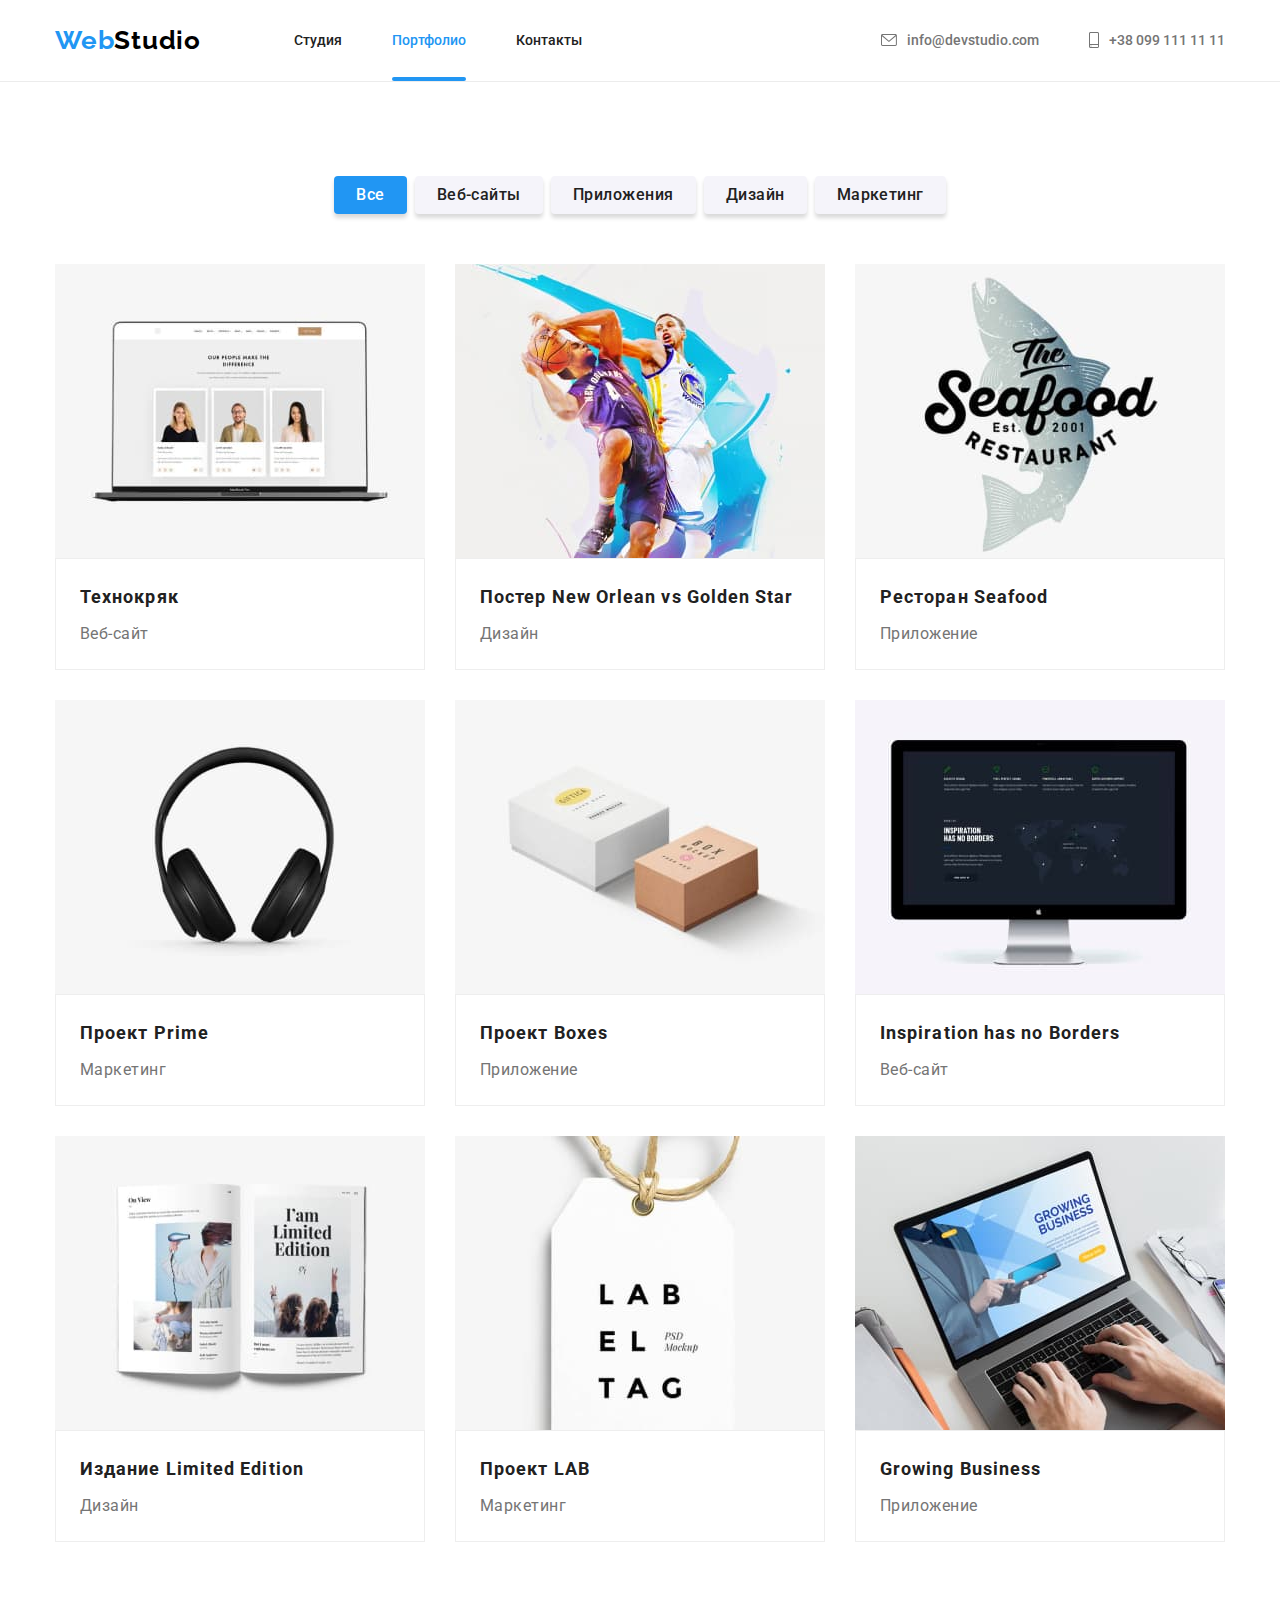
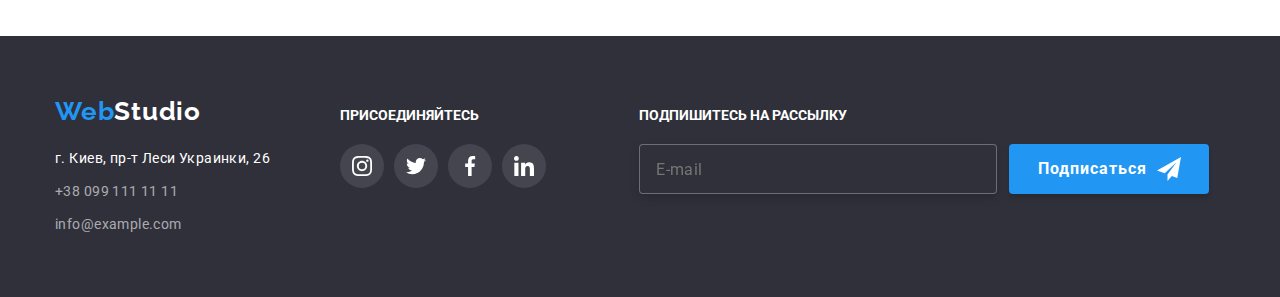
==== portfolio.html @ 7b767199 "start_adapt" ====
<!DOCTYPE html>
<html lang="ru">
  <head>
    <meta charset="UTF-8" />
    <meta http-equiv="X-UA-Compatible" content="IE=edge" />
    <meta name="viewport" content="width=device-width, initial-scale=1.0" />
    <link
      href="https://fonts.googleapis.com/css2?family=Raleway:wght@700&family=Roboto:wght@400;500;700;900&display=swap"
      rel="stylesheet"
    />
    <link
      rel="stylesheet"
      href="https://cdnjs.cloudflare.com/ajax/libs/modern-normalize/1.1.0/modern-normalize.min.css"
    />
    <link rel="stylesheet" href="./css/main.min.css" />
    <title>Portfolio</title>
  </head>
  <body class="body portfolio">
    <header class="header">
      <div class="container container--nav">
        <a class="logo" href="index.html" lang="en"> <span class="logo-color">Web</span>Studio</a>
        <nav>
          <ul class="nav-page list">
            <li class="nav-page__item">
              <a href="./index.html" class="nav-page__link">Студия</a>
            </li>
            <li class="nav-page__item">
              <a href="./portfolio.html" class="nav-page__link nav-page__link--current"
                >Портфолио</a
              >
            </li>
            <li class="nav-page__item"><a href="Контакты" class="nav-page__link">Контакты</a></li>
          </ul>
        </nav>
        <ul class="nav-contact list">
          <li class="nav-contact__item">
            <a class="nav-contact__link nav-contact__link--color" href="mailto:info@devstudio.com">
              <svg class="nav-contact__envelope" width="16" height="12">
                <use href="./images/icons/sprite.svg#icon-envelope"></use>
              </svg>
              info@devstudio.com</a
            >
          </li>
          <li class="nav-contact__item">
            <a class="nav-contact__link nav-contact__link--color" href="tel:+380991111111">
              <svg class="nav-contact__phone" width="10" height="16">
                <use href="./images/icons/sprite.svg#icon-smartphone"></use>
              </svg>
              +38 099 111 11 11</a
            >
          </li>
        </ul>
      </div>
    </header>
    <main>
      <section class="section">
        <div class="container">
          <h2 hidden>Фильтр</h2>
          <ul class="filter">
            <li class="filter__container">
              <button type="button" class="button filter__button filter__button--current">
                Все
              </button>
            </li>
            <li class="filter__container">
              <button type="button" class="button filter__button">Веб-сайты</button>
            </li>
            <li class="filter__container">
              <button type="button" class="button filter__button">Приложения</button>
            </li>
            <li class="filter__container">
              <button type="button" class="button filter__button">Дизайн</button>
            </li>
            <li class="filter__container">
              <button type="button" class="button filter__button">Маркетинг</button>
            </li>
          </ul>
          <ul class="gallery">
            <li class="card">
              <a class="card__link" href="">
                <div class="card__container">
                  <img
                    class="card__img"
                    src="./images/img_nn.jpg"
                    alt="Технокряк"
                    width="370"
                    height="294"
                  />
                  <div class="card__thumb">
                    <p class="card__text">
                      Ресурс предлагает комплексные предложения с разным уровнем функционала и
                      сервисов. Все это позволит посетителю получить исчерпывающие сведения о
                      компании или частном лице.
                    </p>
                  </div>
                </div>
                <div class="card__text-container">
                  <h2 class="card__name">Технокряк</h2>
                  <p class="card__comment">Веб-сайт</p>
                </div>
              </a>
            </li>
            <li class="card">
              <a class="card__link" href="">
                <div class="card__container">
                  <img
                    class="card__img"
                    src="./images/img_bb.jpg"
                    alt="Постер New Orlean vs Golden Star"
                    width="370"
                    height="294"
                  />
                  <div class="card__thumb">
                    <p class="card__text">
                      Ресурс предлагает комплексные предложения с разным уровнем функционала и
                      сервисов. Все это позволит посетителю получить исчерпывающие сведения о
                      компании или частном лице.
                    </p>
                  </div>
                </div>
                <div class="card__text-container">
                  <h2 class="card__name">Постер New Orlean vs Golden Star</h2>
                  <p class="card__comment">Дизайн</p>
                </div>
              </a>
            </li>
            <li class="card">
              <a class="card__link" href="">
                <div class="card__container">
                  <img
                    class="card__img"
                    src="./images/img_sea.jpg"
                    alt="Ресторан Seafood"
                    width="370"
                    height="294"
                  />
                  <div class="card__thumb">
                    <p class="card__text">
                      Ресурс предлагает комплексные предложения с разным уровнем функционала и
                      сервисов. Все это позволит посетителю получить исчерпывающие сведения о
                      компании или частном лице.
                    </p>
                  </div>
                </div>
                <div class="card__text-container">
                  <h2 class="card__name">Ресторан Seafood</h2>
                  <p class="card__comment">Приложение</p>
                </div>
              </a>
            </li>
            <li class="card">
              <a class="card__link" href="">
                <div class="card__container">
                  <img
                    class="card__img"
                    src="./images/img_na.jpg"
                    alt="Проект Prime"
                    width="370"
                    height="294"
                  />
                  <div class="card__thumb">
                    <p class="card__text">
                      Ресурс предлагает комплексные предложения с разным уровнем функционала и
                      сервисов. Все это позволит посетителю получить исчерпывающие сведения о
                      компании или частном лице.
                    </p>
                  </div>
                </div>
                <div class="card__text-container">
                  <h2 class="card__name">Проект Prime</h2>
                  <p class="card__comment">Маркетинг</p>
                </div>
              </a>
            </li>
            <li class="card">
              <a class="card__link" href="">
                <div class="card__container">
                  <img
                    class="card__img"
                    src="./images/img_box.jpg"
                    alt="Проект Boxes"
                    width="370"
                    height="294"
                  />
                  <div class="card__thumb">
                    <p class="card__text">
                      Ресурс предлагает комплексные предложения с разным уровнем функционала и
                      сервисов. Все это позволит посетителю получить исчерпывающие сведения о
                      компании или частном лице.
                    </p>
                  </div>
                </div>
                <div class="card__text-container">
                  <h2 class="card__name">Проект Boxes</h2>
                  <p class="card__comment">Приложение</p>
                </div>
              </a>
            </li>
            <li class="card">
              <a class="card__link" href="">
                <div class="card__container">
                  <img
                    class="card__img"
                    src="./images/img_d.jpg"
                    alt="Inspiration has no Borders"
                    width="370"
                    height="294"
                  />
                  <div class="card__thumb">
                    <p class="card__text">
                      Ресурс предлагает комплексные предложения с разным уровнем функционала и
                      сервисов. Все это позволит посетителю получить исчерпывающие сведения о
                      компании или частном лице.
                    </p>
                  </div>
                </div>
                <div class="card__text-container">
                  <h2 class="card__name" lang="en">Inspiration has no Borders</h2>
                  <p class="card__comment">Веб-сайт</p>
                </div>
              </a>
            </li>
            <li class="card">
              <a class="card__link" href="">
                <div class="card__container">
                  <img
                    class="card__img"
                    src="./images/img_b.jpg"
                    alt="Издание Limited Edition"
                    width="370"
                    height="294"
                  />
                  <div class="card__thumb">
                    <p class="card__text">
                      Ресурс предлагает комплексные предложения с разным уровнем функционала и
                      сервисов. Все это позволит посетителю получить исчерпывающие сведения о
                      компании или частном лице.
                    </p>
                  </div>
                </div>
                <div class="card__text-container">
                  <h2 class="card__name">Издание Limited Edition</h2>
                  <p class="card__comment">Дизайн</p>
                </div>
              </a>
            </li>
            <li class="card">
              <a class="card__link" href="">
                <div class="card__container">
                  <img
                    class="card__img"
                    src="./images/img_lab.jpg"
                    alt="Проект LAB"
                    width="370"
                    height="294"
                  />
                  <div class="card__thumb">
                    <p class="card__text">
                      Ресурс предлагает комплексные предложения с разным уровнем функционала и
                      сервисов. Все это позволит посетителю получить исчерпывающие сведения о
                      компании или частном лице.
                    </p>
                  </div>
                </div>
                <div class="card__text-container">
                  <h2 class="card__name">Проект LAB</h2>
                  <p class="card__comment">Маркетинг</p>
                </div>
              </a>
            </li>
            <li class="card">
              <a class="card__link" href="">
                <div class="card__container">
                  <img
                    class="card__img"
                    src="./images/img_n.jpg"
                    alt="Growing Business"
                    width="370"
                    height="294"
                  />
                  <div class="card__thumb">
                    <p class="card__text">
                      Ресурс предлагает комплексные предложения с разным уровнем функционала и
                      сервисов. Все это позволит посетителю получить исчерпывающие сведения о
                      компании или частном лице.
                    </p>
                  </div>
                </div>
                <div class="card__text-container">
                  <h2 class="card__name" lang="en">Growing Business</h2>
                  <p class="card__comment">Приложение</p>
                </div>
              </a>
            </li>
          </ul>
        </div>
      </section>
    </main>
    <footer class="footer">
      <div class="container container--footer">
        <div class="adress">
          <a class="logo" href="./index.html" lang="en">
            <span class="logo-color">Web</span><span class="logo-color2">Studio</span></a
          >

          <address>
            <ul class="footer-adress list">
              <li class="footer-adress__item">
                <a class="footer-adress__link" href="https://goo.gl/maps/iKXkamstdU8A9RDW7"
                  >г. Киев, пр-т Леси Украинки, 26</a
                >
              </li>
              <li class="footer-adress__item">
                <a class="footer-adress__link footer-adress__telmail" href="tel:+380991111111"
                  >+38 099 111 11 11</a
                >
              </li>
              <li class="footer-adress__item">
                <a class="footer-adress__link footer-adress__telmail" href="mailto:info@example.com"
                  >info@example.com</a
                >
              </li>
            </ul>
          </address>
        </div>
        <div class="content">
          <h4 class="footer__title">ПРИСОЕДИНЯЙТЕСЬ</h4>
          <ul class="social-network social-network-footer list">
            <li class="social-network__item">
              <a class="social-network__link" href="" aria-label="Instagram">
                <svg class="social-network__icon" width="20" height="20">
                  <use href="./images/icons/sprite.svg#icon-instagram"></use>
                </svg>
              </a>
            </li>
            <li class="social-network__item">
              <a class="social-network__link" href="" aria-label="Twitter">
                <svg class="social-network__icon" width="20" height="20">
                  <use href="./images/icons/sprite.svg#icon-twitter"></use>
                </svg>
              </a>
            </li>
            <li class="social-network__item">
              <a class="social-network__link" href="" aria-label="Facebook">
                <svg class="social-network__icon" width="20" height="20">
                  <use href="./images/icons/sprite.svg#icon-facebook"></use>
                </svg>
              </a>
            </li>
            <li class="social-network__item">
              <a class="social-network__link" href="" aria-label="LinkedIn">
                <svg class="social-network__icon" width="20" height="20">
                  <use href="./images/icons/sprite.svg#icon-linkedin"></use>
                </svg>
              </a>
            </li>
          </ul>
        </div>
        <div class="footer-connect">
          <h4 class="footer__title">ПОДПИШИТЕСЬ НА РАССЫЛКУ</h4>
          <form class="footer-connect__form">
            <label class="footer-connect__field">
              <input
                class="footer-connect__input"
                name="footer-email"
                type="email"
                placeholder="E-mail"
              />
            </label>

            <button type="submit" class="button button-footer">Подписаться</button>
            <svg class="button-footer-icon" width="24" height="24">
              <use href="./images/icons/sprite.svg#icon-telegram"></use>
            </svg>
          </form>
        </div>
      </div>
    </footer>
  </body>
</html>
---- css/main.min.css ----
h1,h2,h3,h4,h5,h6,p,ul{margin-top:0;margin-bottom:0}ul{padding-left:0}.body .button{cursor:pointer;border:none}html{-webkit-box-sizing:border-box;box-sizing:border-box}*,*::before,*::after{-webkit-box-sizing:inherit;box-sizing:inherit}img{display:block;max-width:100%;height:auto}.body{font-family:Roboto, sans-serif;font-style:normal;font-weight:400;color:#757575}.container{width:1200px;margin:0 auto;padding-left:15px;padding-right:15px}.section{padding-top:94px;padding-bottom:94px}.list,.main .company-list,.task-list,.company-title,.clients-title,.gallery{list-style-type:none;margin:0;padding:0}.title-h2{margin-bottom:50px;font-weight:700;font-size:36px;line-height:1.16;text-align:center;letter-spacing:0.03em;color:#212121}.logo{margin-right:93px;margin-top:25px;margin-bottom:25px;font-family:Raleway, sans-serif;font-weight:700;text-decoration:none;font-size:26px;line-height:1.19;letter-spacing:0.03em;color:#000}.logo-color{color:#2196f3}.logo-color2{color:#fff}.button{font-weight:700;font-size:16px;font-family:inherit;line-height:1.87;letter-spacing:0.06em;color:#fff;background-color:#2196f3;-webkit-box-shadow:0px 4px 4px rgba(0,0,0,0.15);box-shadow:0px 4px 4px rgba(0,0,0,0.15);border-radius:4px;-webkit-transition:background-color 250ms cubic-bezier(0.4, 0, 0.2, 1);transition:background-color 250ms cubic-bezier(0.4, 0, 0.2, 1)}.button:hover,.button:focus{background-color:#188ce8}.button-hero{display:block;margin:0 auto;padding:10px 32px}.button-footer{display:-webkit-box;display:-ms-flexbox;display:flex;padding:10px 62px 10px 29px;margin-left:12px}.button-footer-icon{position:absolute;right:28px;fill:white}.button-modal{display:block;margin:0 auto;padding:10px 55px}.social-network{display:-webkit-box;display:-ms-flexbox;display:flex;-webkit-box-pack:center;-ms-flex-pack:center;justify-content:center}.social-network__item:not(:last-child){margin-right:10px}.social-network__link{display:-webkit-box;display:-ms-flexbox;display:flex;width:44px;height:44px;border-radius:50%;-webkit-box-pack:center;-ms-flex-pack:center;justify-content:center;-webkit-box-align:center;-ms-flex-align:center;align-items:center;cursor:pointer;background-color:rgba(255,255,255,0.1);fill:#fff;-webkit-transition:250ms cubic-bezier(0.4, 0, 0.2, 1);transition:250ms cubic-bezier(0.4, 0, 0.2, 1)}.social-network__link:hover,.social-network__link:focus{background-color:#2196f3;fill:#fff}.social-network-team{margin-top:16px}.social-network-team__item{fill:#afb1b8}.social-network-team__link{background-color:#fff;fill:#afb1b8}.social-network-team__link:hover,.social-network-team__link:focus{-webkit-filter:drop-shadow(0px 4px 4px rgba(0,0,0,0.25));filter:drop-shadow(0px 4px 4px rgba(0,0,0,0.25))}.header{border-bottom:1px solid #ececec;background-color:#fff}.container--nav{display:-webkit-box;display:-ms-flexbox;display:flex;-webkit-box-align:center;-ms-flex-align:center;align-items:center}.nav-page,.nav-contact{display:-webkit-box;display:-ms-flexbox;display:flex;list-style-type:none;margin-left:auto;font-weight:500;font-size:14px}.nav-page__item:not(:last-child),.nav-contact__item:not(:last-child){margin-right:50px}.nav-page__link,.nav-contact__link{padding-top:30px;padding-bottom:30px;position:relative;text-decoration:none;color:#212121;-webkit-transition:250ms cubic-bezier(0.4, 0, 0.2, 1);transition:250ms cubic-bezier(0.4, 0, 0.2, 1)}.nav-page__link--color,.nav-contact__link--color{padding-top:30px;padding-bottom:30px;text-decoration:none;color:#757575;-webkit-transition:250ms cubic-bezier(0.4, 0, 0.2, 1);transition:250ms cubic-bezier(0.4, 0, 0.2, 1)}.nav-page__link--current,.nav-contact__link--current{color:#2196f3}.nav-page__link--current::after,.nav-contact__link--current::after{content:'';position:absolute;left:0;bottom:-3px;width:100%;height:4px;background-color:#2196f3;border-radius:2px}.nav-page__link:hover,.nav-page__link:focus,.nav-contact__link:hover,.nav-contact__link:focus{color:#2196f3;fill:#2196f3}.nav-page__envelope,.nav-page__phone,.nav-contact__envelope,.nav-contact__phone{margin-right:10px;fill:currentColor}.nav-page__link--color,.nav-contact__link--color{display:-webkit-box;display:-ms-flexbox;display:flex;-webkit-box-align:center;-ms-flex-align:center;align-items:center}.hero{background-color:#2f303a;padding-top:200px;padding-bottom:210px}.hero__title{font-weight:900;font-size:44px;line-height:1.36;text-align:center;letter-spacing:0.06em;text-transform:uppercase;color:#fff;margin-top:0;margin-bottom:30px}.feature{display:-webkit-box;display:-ms-flexbox;display:flex;list-style-type:none}.feature__item{width:270px}.feature__item:not(:last-child){margin-right:30px}.feature__background{display:-webkit-box;display:-ms-flexbox;display:flex;-webkit-box-pack:center;-ms-flex-pack:center;justify-content:center;-webkit-box-align:center;-ms-flex-align:center;align-items:center;width:100%;height:120px;margin-bottom:30px;background-color:#f5f4fa}.feature__title{margin:0;font-weight:700;font-size:14px;line-height:1.14;letter-spacing:0.03em;text-transform:uppercase;color:#212121}.feature__text{margin-top:10px;margin-bottom:0;font-size:14px;line-height:1.71;letter-spacing:0.03em}.overlay{background-image:-webkit-gradient(linear, left bottom, left top, from(rgba(47,48,58,0.4)), to(rgba(47,48,58,0.4))),url(../images/img_overlay.jpg);background-image:linear-gradient(to top, rgba(47,48,58,0.4), rgba(47,48,58,0.4)),url(../images/img_overlay.jpg);max-width:1600px;margin-left:auto;margin-right:auto;background-position:center;background-size:cover;background-repeat:no-repeat}.backdrop{position:fixed;top:0;left:0;width:100%;height:100%;z-index:10;background-color:rgba(0,0,0,0.2);-webkit-transition:opacity 250ms cubic-bezier(0.4, 0, 0.2, 1),visibility 250ms cubic-bezier(0.4, 0, 0.2, 1);transition:opacity 250ms cubic-bezier(0.4, 0, 0.2, 1),visibility 250ms cubic-bezier(0.4, 0, 0.2, 1)}.backdrop.is-hidden{visibility:hidden;opacity:0;pointer-events:none}.modal-backdrop.is-hidden .modal{opacity:0;-webkit-transform:translate(-50%, -50%) scale(1.5);transform:translate(-50%, -50%) scale(1.5)}.modal{position:absolute;top:50%;left:50%;-webkit-transform:translate(-50%, -50%);transform:translate(-50%, -50%);display:-webkit-box;display:-ms-flexbox;display:flex;-webkit-box-align:center;-ms-flex-align:center;align-items:center;-webkit-box-pack:center;-ms-flex-pack:center;justify-content:center;height:581px;padding:40px;background-color:#fff;-webkit-box-shadow:0px 1px 3px rgba(0,0,0,0.12),0px 1px 1px rgba(0,0,0,0.14),0px 2px 1px rgba(0,0,0,0.2);box-shadow:0px 1px 3px rgba(0,0,0,0.12),0px 1px 1px rgba(0,0,0,0.14),0px 2px 1px rgba(0,0,0,0.2);border-radius:4px;opacity:1;-webkit-transform:translate(-50%, -50%) scale(1);transform:translate(-50%, -50%) scale(1);-webkit-transition:opacity 250ms cubic-bezier(0.4, 0, 0.2, 1),-webkit-transform 250ms cubic-bezier(0.4, 0, 0.2, 1);transition:opacity 250ms cubic-bezier(0.4, 0, 0.2, 1),-webkit-transform 250ms cubic-bezier(0.4, 0, 0.2, 1);transition:transform 250ms cubic-bezier(0.4, 0, 0.2, 1),opacity 250ms cubic-bezier(0.4, 0, 0.2, 1);transition:transform 250ms cubic-bezier(0.4, 0, 0.2, 1),opacity 250ms cubic-bezier(0.4, 0, 0.2, 1),-webkit-transform 250ms cubic-bezier(0.4, 0, 0.2, 1)}.close-button{position:absolute;top:8px;right:8px;display:-webkit-box;display:-ms-flexbox;display:flex;-webkit-box-pack:center;-ms-flex-pack:center;justify-content:center;-webkit-box-align:center;-ms-flex-align:center;align-items:center;padding:0;margin:0;width:30px;height:30px;background-color:#fff;border:1px solid rgba(0,0,0,0.1);border-radius:50%;cursor:pointer;-webkit-transition:250ms cubic-bezier(0.4, 0, 0.2, 1);transition:250ms cubic-bezier(0.4, 0, 0.2, 1)}.close-button__icon{fill:currentColor}.close-button:hover,.close-button:focus{color:#2196f3}.order-form__title{display:-webkit-box;display:-ms-flexbox;display:flex;-webkit-box-pack:center;-ms-flex-pack:center;justify-content:center;margin-bottom:12px;font-weight:700;font-size:20px;line-height:1.15;color:#212121}.order-form__field{display:block;margin-bottom:10px;text-align:left}.order-form__label,.order-form__comments__label,.order-form__comments__text{display:inline-block;margin-bottom:4px;font-size:12px;line-height:1.17;letter-spacing:0.01em}.order-form__input-container{position:relative;display:block}.order-form__input{display:-webkit-box;display:-ms-flexbox;display:flex;width:100%;height:40px;padding:12px 16px;padding-left:42px;line-height:1.14;letter-spacing:0.01em;color:#757575;border:1px solid rgba(33,33,33,0.2);border-radius:4px;-webkit-transition:border-color 250ms cubic-bezier(0.4, 0, 0.2, 1);transition:border-color 250ms cubic-bezier(0.4, 0, 0.2, 1)}.order-form__icon{position:absolute;top:50%;left:13px;color:#212121;fill:currentColor;-webkit-transform:translateY(-50%);transform:translateY(-50%);-webkit-transition:color 250ms cubic-bezier(0.4, 0, 0.2, 1);transition:color 250ms cubic-bezier(0.4, 0, 0.2, 1)}.order-form__field:focus-within .order-form__input,.order-form__field:focus-within .order-form__comments__text{outline:0;border-color:#2196f3}.order-form__field:focus-within .order-form__icon{color:#2196f3}.order-form__comments{margin-bottom:20px}.order-form__comments__text{display:-webkit-box;display:-ms-flexbox;display:flex;width:100%;height:120px;padding:12px 16px;resize:none;color:#757575;border:1px solid rgba(33,33,33,0.2);border-radius:4px;-webkit-transition:border-color 250ms cubic-bezier(0.4, 0, 0.2, 1);transition:border-color 250ms cubic-bezier(0.4, 0, 0.2, 1)}.order-form__comments::-webkit-input-placeholder{color:rgba(117,117,117,0.5)}.order-form__comments:-ms-input-placeholder{color:rgba(117,117,117,0.5)}.order-form__comments::-ms-input-placeholder{color:rgba(117,117,117,0.5)}.order-form__comments::placeholder{color:rgba(117,117,117,0.5)}.checkbox{display:-webkit-box;display:-ms-flexbox;display:flex;-webkit-box-pack:center;-ms-flex-pack:center;justify-content:center;-webkit-box-align:center;-ms-flex-align:center;align-items:center;margin-bottom:30px;width:100%}.checkbox__container{position:relative;display:block;width:16px;height:15px;margin-right:8px;cursor:pointer}.checkbox__icon-checked{position:absolute;top:0;left:0;width:16px;height:15px;-webkit-transform:scale(0.2);transform:scale(0.2);opacity:0;-webkit-transition:opacity 250ms cubic-bezier(0.4, 0, 0.2, 1),-webkit-transform 250ms cubic-bezier(0.4, 0, 0.2, 1);transition:opacity 250ms cubic-bezier(0.4, 0, 0.2, 1),-webkit-transform 250ms cubic-bezier(0.4, 0, 0.2, 1);transition:transform 250ms cubic-bezier(0.4, 0, 0.2, 1),opacity 250ms cubic-bezier(0.4, 0, 0.2, 1);transition:transform 250ms cubic-bezier(0.4, 0, 0.2, 1),opacity 250ms cubic-bezier(0.4, 0, 0.2, 1),-webkit-transform 250ms cubic-bezier(0.4, 0, 0.2, 1)}.checkbox__icon-unchecked{position:absolute;top:0;left:0;display:block;width:16px;height:15px;border:2px solid #757575;border-radius:2px;-webkit-transition:border-color 250ms cubic-bezier(0.4, 0, 0.2, 1),border-color 250ms cubic-bezier(0.4, 0, 0.2, 1);transition:border-color 250ms cubic-bezier(0.4, 0, 0.2, 1),border-color 250ms cubic-bezier(0.4, 0, 0.2, 1)}.checkbox__label{cursor:pointer;font-size:14px;line-height:1.71;letter-spacing:0.03em;color:#757575}.checkbox__link{color:#2196f3;-webkit-text-decoration-line:underline;text-decoration-line:underline}.checkbox__input{position:absolute;white-space:nowrap;width:1px;height:1px;overflow:hidden;border:0;padding:0;clip:rect(0 0 0 0);-webkit-clip-path:inset(50%);clip-path:inset(50%);margin:-1px}.checkbox__input:checked+.checkbox__icon-checked{-webkit-transform:scale(1);transform:scale(1);opacity:1}.checkbox__input:checked ~ .checkbox__icon-unchecked{border-color:#2196f3}.checkbox__input:focus ~ .checkbox__icon-unchecked,.checkbox__input:hover ~ .checkbox__icon-unchecked{border-color:#2196f3}.checkbox__input:focus:checked ~ .checkbox__icon-unchecked,.checkbox__input:hover:checked ~ .checkbox__icon-unchecked{border-color:#2196f3}.team{background-color:#f5f4fa}.team__cont{display:-webkit-box;display:-ms-flexbox;display:flex;-webkit-box-pack:justify;-ms-flex-pack:justify;justify-content:space-between}.team__item{background-color:#fff;-webkit-box-shadow:0px 1px 3px rgba(0,0,0,0.12),0px 1px 1px rgba(0,0,0,0.14),0px 2px 1px rgba(0,0,0,0.2);box-shadow:0px 1px 3px rgba(0,0,0,0.12),0px 1px 1px rgba(0,0,0,0.14),0px 2px 1px rgba(0,0,0,0.2);border-radius:0px 0px 4px 4px}.team__list:not(:last-child){margin-right:30px}.team__item:not(:last-child){margin-right:30px}.team__party{padding-bottom:10px;font-weight:500;font-size:16px;line-height:1.18;text-align:center;letter-spacing:0.03em;color:#212121}.team__post{font-size:16px;line-height:1.18;text-align:center;letter-spacing:0.03em}.team__text{padding-top:30px;padding-bottom:30px}.task{padding-top:0px}.task__container{width:100%;height:70px;position:absolute;display:-webkit-box;display:-ms-flexbox;display:flex;-webkit-box-pack:center;-ms-flex-pack:center;justify-content:center;-webkit-box-align:center;-ms-flex-align:center;align-items:center;bottom:0px;left:0px;color:#fff;background-color:rgba(47,48,58,0.8)}.task__name{position:relative}.task__text{font-size:14px;font-weight:700}.task__list{display:-webkit-box;display:-ms-flexbox;display:flex;-webkit-box-pack:justify;-ms-flex-pack:justify;justify-content:space-between}.task__item:not(:last-child){margin-right:30px}.clients__list{display:-webkit-box;display:-ms-flexbox;display:flex;list-style-type:none;padding:0}.clients__item:not(:last-child){margin-right:30px}.clients__link{display:-webkit-box;display:-ms-flexbox;display:flex;width:170px;height:92px;-webkit-box-pack:center;-ms-flex-pack:center;justify-content:center;-webkit-box-align:center;-ms-flex-align:center;align-items:center;border-radius:4px;border:1px solid #afb1b8;fill:#afb1b8;-webkit-transition:250ms cubic-bezier(0.4, 0, 0.2, 1);transition:250ms cubic-bezier(0.4, 0, 0.2, 1)}.clients__link:hover,.clients__link:focus{border:1px solid #2196f3;fill:#2196f3}.filter,.gallery{list-style-type:none;font-size:14px}.filter{display:-webkit-box;display:-ms-flexbox;display:flex;-webkit-box-pack:center;-ms-flex-pack:center;justify-content:center}.filter__container:not(:last-child){margin-right:8px}.filter__button{padding:6px 22px;letter-spacing:0.06em;color:#212121;font-family:inherit;font-weight:500;font-size:16px;line-height:1.62;letter-spacing:0.03em;background-color:#f5f4fa;border-radius:4px;-webkit-transition:250ms cubic-bezier(0.4, 0, 0.2, 1);transition:250ms cubic-bezier(0.4, 0, 0.2, 1)}.filter__button:hover,.filter__button:focus{background-color:#2196f3;-webkit-box-shadow:0px 3px 1px rgba(0,0,0,0.1),0px 1px 2px rgba(0,0,0,0.08),0px 2px 2px rgba(0,0,0,0.12);box-shadow:0px 3px 1px rgba(0,0,0,0.1),0px 1px 2px rgba(0,0,0,0.08),0px 2px 2px rgba(0,0,0,0.12);color:#fff}.filter__button--current{background-color:#2196f3;color:#fff}.gallery{display:-webkit-box;display:-ms-flexbox;display:flex;-ms-flex-wrap:wrap;flex-wrap:wrap;margin-top:50px}.card{margin-right:30px;margin-bottom:30px}.card:nth-child(3n){margin-right:0px}.card:nth-last-child(-n+3){margin-bottom:0}.card__link{text-decoration:none;-ms-scroll-snap-type:none;scroll-snap-type:none;display:inline-block;-webkit-transition:250ms cubic-bezier(0.4, 0, 0.2, 1);transition:250ms cubic-bezier(0.4, 0, 0.2, 1)}.card__link:hover{-webkit-box-shadow:0px 1px 1px rgba(0,0,0,0.12),0px 4px 4px rgba(0,0,0,0.06),1px 4px 6px rgba(0,0,0,0.16);box-shadow:0px 1px 1px rgba(0,0,0,0.12),0px 4px 4px rgba(0,0,0,0.06),1px 4px 6px rgba(0,0,0,0.16)}.card__name{margin-bottom:4px;font-weight:700;font-size:18px;line-height:2;letter-spacing:0.06em;color:#212121}.card__comment{font-size:16px;line-height:1.88;letter-spacing:0.03em;color:#757575}.card__container{position:relative;overflow:hidden}.card__text-container{padding:20px 24px;border:1px solid #eee}.card__img{display:block;max-width:100%;height:auto}.card__text{padding:63px 24px}.card__thumb{width:100%;height:100%;top:0px;left:0px;color:#fff;position:absolute;background-color:rgba(33,150,243,0.9);font-size:18px;line-height:1.55;letter-spacing:0.03em;-webkit-transform:translateY(100%);transform:translateY(100%);-webkit-transition:250ms cubic-bezier(0.4, 0, 0.2, 1);transition:250ms cubic-bezier(0.4, 0, 0.2, 1)}.card__link:hover .card__thumb,.card__link:focus .card__thumb{-webkit-transform:translateY(0);transform:translateY(0)}.footer{background-color:#2f303a}.footer__title{margin-top:0;margin-bottom:20px;font-style:bold;font-size:14px;line-height:1.14;color:#fff}.adress{padding:60px 0px}.container--footer{display:-webkit-box;display:-ms-flexbox;display:flex}.content{padding-top:72px}.footer-adress{list-style-type:none;padding-top:20px;margin-right:70px}.footer-adress__item:not(:last-child){margin-bottom:9px}.footer-adress__link{text-decoration:none;font-style:normal;font-size:14px;line-height:1.71;letter-spacing:0.03em;color:#fff}.footer-adress__telmail{color:rgba(255,255,255,0.6)}.footer-adress__link:hover{color:#2196f3}.footer-connect{margin-top:72px;margin-left:93px}.footer-connect__form{position:relative;display:-webkit-box;display:-ms-flexbox;display:flex;-webkit-box-align:center;-ms-flex-align:center;align-items:center}.footer-connect__field:focus-within .footer-connect__input{outline:0;border-color:#2196f3}.footer-connect__input{display:-webkit-box;display:-ms-flexbox;display:flex;width:358px;height:50px;padding:12px 16px;line-height:1.14;letter-spacing:0.03em;background-color:#2f303a;color:rgba(255,255,255,0.6);border:1px solid rgba(255,255,255,0.3);-webkit-filter:drop-shadow(0px 4px 4px rgba(0,0,0,0.15));filter:drop-shadow(0px 4px 4px rgba(0,0,0,0.15));border-radius:4px;-webkit-transition:border-color 250ms cubic-bezier(0.4, 0, 0.2, 1);transition:border-color 250ms cubic-bezier(0.4, 0, 0.2, 1)}
/*# sourceMappingURL=main.min.css.map */
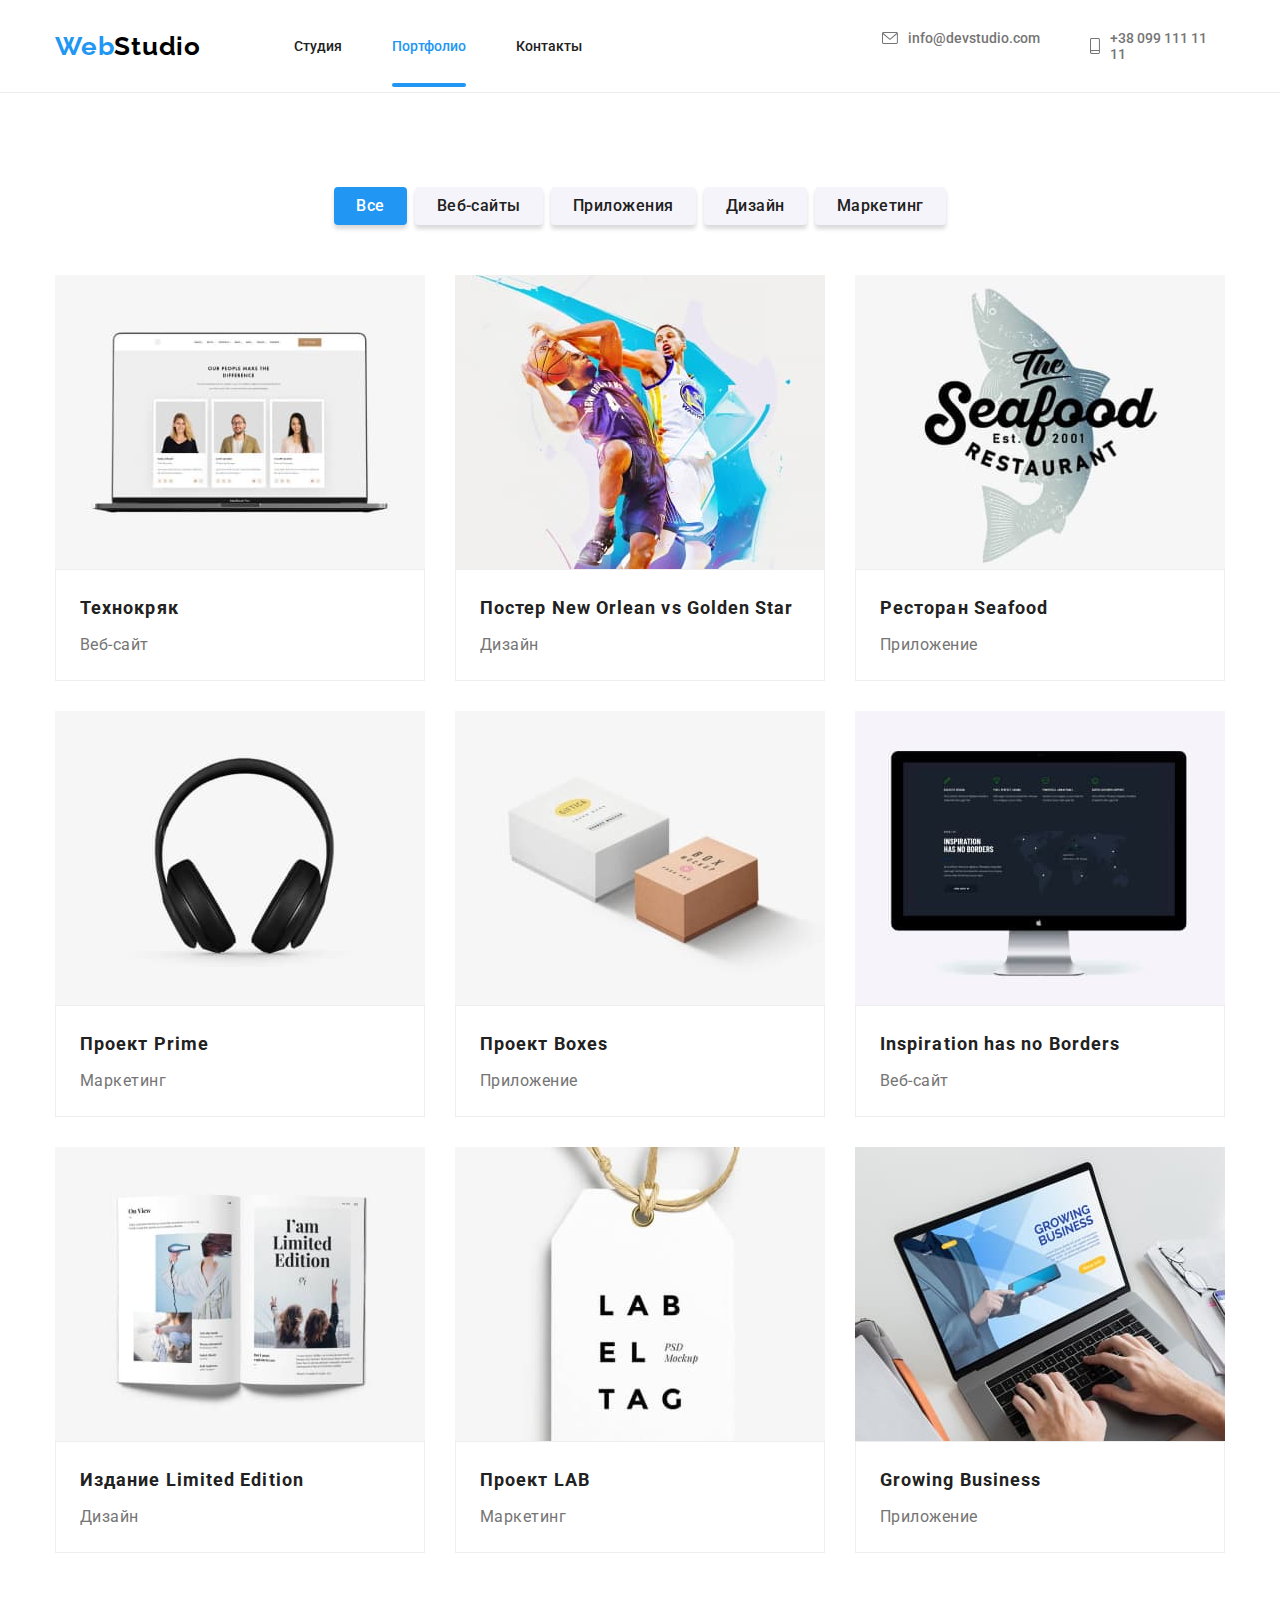
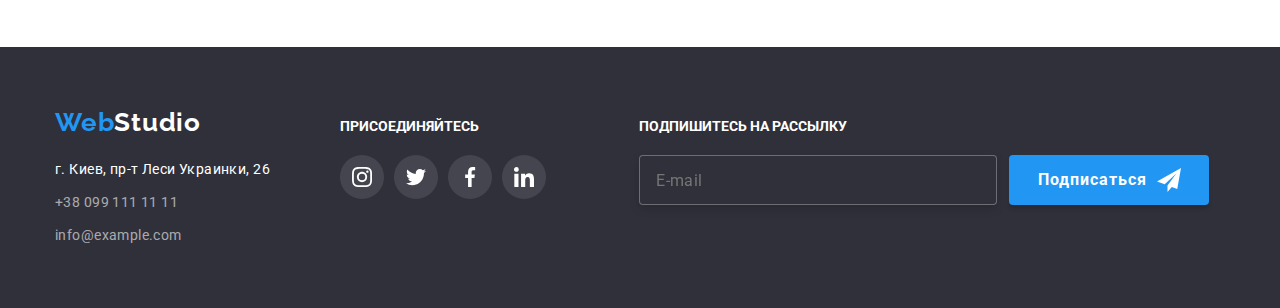
==== commit 191a7a44: "add adrpt header" ====
--- a/portfolio.html
+++ b/portfolio.html
@@ -298,63 +298,66 @@
     </main>
     <footer class="footer">
       <div class="container container--footer">
-        <div class="adress">
-          <a class="logo" href="./index.html" lang="en">
-            <span class="logo-color">Web</span><span class="logo-color2">Studio</span></a
-          >
-
-          <address>
-            <ul class="footer-adress list">
-              <li class="footer-adress__item">
-                <a class="footer-adress__link" href="https://goo.gl/maps/iKXkamstdU8A9RDW7"
-                  >г. Киев, пр-т Леси Украинки, 26</a
-                >
+        <div class="connect-footer">
+          <div class="adress">
+            <a class="logo" href="./index.html" lang="en">
+              <span class="logo-color">Web</span><span class="logo-color2">Studio</span></a
+            >
+            <address>
+              <ul class="footer-adress list">
+                <li class="footer-adress__item">
+                  <a class="footer-adress__link" href="https://goo.gl/maps/iKXkamstdU8A9RDW7"
+                    >г. Киев, пр-т Леси Украинки, 26</a
+                  >
+                </li>
+                <li class="footer-adress__item">
+                  <a class="footer-adress__link footer-adress__telmail" href="tel:+380991111111"
+                    >+38 099 111 11 11</a
+                  >
+                </li>
+                <li class="footer-adress__item">
+                  <a
+                    class="footer-adress__link footer-adress__telmail"
+                    href="mailto:info@example.com"
+                    >info@example.com</a
+                  >
+                </li>
+              </ul>
+            </address>
+          </div>
+          <div class="content">
+            <h4 class="footer__title">ПРИСОЕДИНЯЙТЕСЬ</h4>
+            <ul class="social-network social-network-footer list">
+              <li class="social-network__item">
+                <a class="social-network__link" href="" aria-label="Instagram">
+                  <svg class="social-network__icon" width="20" height="20">
+                    <use href="./images/icons/sprite.svg#icon-instagram"></use>
+                  </svg>
+                </a>
               </li>
-              <li class="footer-adress__item">
-                <a class="footer-adress__link footer-adress__telmail" href="tel:+380991111111"
-                  >+38 099 111 11 11</a
-                >
+              <li class="social-network__item">
+                <a class="social-network__link" href="" aria-label="Twitter">
+                  <svg class="social-network__icon" width="20" height="20">
+                    <use href="./images/icons/sprite.svg#icon-twitter"></use>
+                  </svg>
+                </a>
               </li>
-              <li class="footer-adress__item">
-                <a class="footer-adress__link footer-adress__telmail" href="mailto:info@example.com"
-                  >info@example.com</a
-                >
+              <li class="social-network__item">
+                <a class="social-network__link" href="" aria-label="Facebook">
+                  <svg class="social-network__icon" width="20" height="20">
+                    <use href="./images/icons/sprite.svg#icon-facebook"></use>
+                  </svg>
+                </a>
+              </li>
+              <li class="social-network__item">
+                <a class="social-network__link" href="" aria-label="LinkedIn">
+                  <svg class="social-network__icon" width="20" height="20">
+                    <use href="./images/icons/sprite.svg#icon-linkedin"></use>
+                  </svg>
+                </a>
               </li>
             </ul>
-          </address>
-        </div>
-        <div class="content">
-          <h4 class="footer__title">ПРИСОЕДИНЯЙТЕСЬ</h4>
-          <ul class="social-network social-network-footer list">
-            <li class="social-network__item">
-              <a class="social-network__link" href="" aria-label="Instagram">
-                <svg class="social-network__icon" width="20" height="20">
-                  <use href="./images/icons/sprite.svg#icon-instagram"></use>
-                </svg>
-              </a>
-            </li>
-            <li class="social-network__item">
-              <a class="social-network__link" href="" aria-label="Twitter">
-                <svg class="social-network__icon" width="20" height="20">
-                  <use href="./images/icons/sprite.svg#icon-twitter"></use>
-                </svg>
-              </a>
-            </li>
-            <li class="social-network__item">
-              <a class="social-network__link" href="" aria-label="Facebook">
-                <svg class="social-network__icon" width="20" height="20">
-                  <use href="./images/icons/sprite.svg#icon-facebook"></use>
-                </svg>
-              </a>
-            </li>
-            <li class="social-network__item">
-              <a class="social-network__link" href="" aria-label="LinkedIn">
-                <svg class="social-network__icon" width="20" height="20">
-                  <use href="./images/icons/sprite.svg#icon-linkedin"></use>
-                </svg>
-              </a>
-            </li>
-          </ul>
+          </div>
         </div>
         <div class="footer-connect">
           <h4 class="footer__title">ПОДПИШИТЕСЬ НА РАССЫЛКУ</h4>
@@ -367,11 +370,12 @@
                 placeholder="E-mail"
               />
             </label>
-
-            <button type="submit" class="button button-footer">Подписаться</button>
-            <svg class="button-footer-icon" width="24" height="24">
-              <use href="./images/icons/sprite.svg#icon-telegram"></use>
-            </svg>
+            <div class="footer_button">
+              <button type="submit" class="button button-footer">Подписаться</button>
+              <svg class="button-footer-icon" width="24" height="24">
+                <use href="./images/icons/sprite.svg#icon-telegram"></use>
+              </svg>
+            </div>
           </form>
         </div>
       </div>
--- a/css/main.min.css
+++ b/css/main.min.css
@@ -1,2 +1,2 @@
-h1,h2,h3,h4,h5,h6,p,ul{margin-top:0;margin-bottom:0}ul{padding-left:0}.body .button{cursor:pointer;border:none}html{-webkit-box-sizing:border-box;box-sizing:border-box}*,*::before,*::after{-webkit-box-sizing:inherit;box-sizing:inherit}img{display:block;max-width:100%;height:auto}.body{font-family:Roboto, sans-serif;font-style:normal;font-weight:400;color:#757575}.container{width:1200px;margin:0 auto;padding-left:15px;padding-right:15px}.section{padding-top:94px;padding-bottom:94px}.list,.main .company-list,.task-list,.company-title,.clients-title,.gallery{list-style-type:none;margin:0;padding:0}.title-h2{margin-bottom:50px;font-weight:700;font-size:36px;line-height:1.16;text-align:center;letter-spacing:0.03em;color:#212121}.logo{margin-right:93px;margin-top:25px;margin-bottom:25px;font-family:Raleway, sans-serif;font-weight:700;text-decoration:none;font-size:26px;line-height:1.19;letter-spacing:0.03em;color:#000}.logo-color{color:#2196f3}.logo-color2{color:#fff}.button{font-weight:700;font-size:16px;font-family:inherit;line-height:1.87;letter-spacing:0.06em;color:#fff;background-color:#2196f3;-webkit-box-shadow:0px 4px 4px rgba(0,0,0,0.15);box-shadow:0px 4px 4px rgba(0,0,0,0.15);border-radius:4px;-webkit-transition:background-color 250ms cubic-bezier(0.4, 0, 0.2, 1);transition:background-color 250ms cubic-bezier(0.4, 0, 0.2, 1)}.button:hover,.button:focus{background-color:#188ce8}.button-hero{display:block;margin:0 auto;padding:10px 32px}.button-footer{display:-webkit-box;display:-ms-flexbox;display:flex;padding:10px 62px 10px 29px;margin-left:12px}.button-footer-icon{position:absolute;right:28px;fill:white}.button-modal{display:block;margin:0 auto;padding:10px 55px}.social-network{display:-webkit-box;display:-ms-flexbox;display:flex;-webkit-box-pack:center;-ms-flex-pack:center;justify-content:center}.social-network__item:not(:last-child){margin-right:10px}.social-network__link{display:-webkit-box;display:-ms-flexbox;display:flex;width:44px;height:44px;border-radius:50%;-webkit-box-pack:center;-ms-flex-pack:center;justify-content:center;-webkit-box-align:center;-ms-flex-align:center;align-items:center;cursor:pointer;background-color:rgba(255,255,255,0.1);fill:#fff;-webkit-transition:250ms cubic-bezier(0.4, 0, 0.2, 1);transition:250ms cubic-bezier(0.4, 0, 0.2, 1)}.social-network__link:hover,.social-network__link:focus{background-color:#2196f3;fill:#fff}.social-network-team{margin-top:16px}.social-network-team__item{fill:#afb1b8}.social-network-team__link{background-color:#fff;fill:#afb1b8}.social-network-team__link:hover,.social-network-team__link:focus{-webkit-filter:drop-shadow(0px 4px 4px rgba(0,0,0,0.25));filter:drop-shadow(0px 4px 4px rgba(0,0,0,0.25))}.header{border-bottom:1px solid #ececec;background-color:#fff}.container--nav{display:-webkit-box;display:-ms-flexbox;display:flex;-webkit-box-align:center;-ms-flex-align:center;align-items:center}.nav-page,.nav-contact{display:-webkit-box;display:-ms-flexbox;display:flex;list-style-type:none;margin-left:auto;font-weight:500;font-size:14px}.nav-page__item:not(:last-child),.nav-contact__item:not(:last-child){margin-right:50px}.nav-page__link,.nav-contact__link{padding-top:30px;padding-bottom:30px;position:relative;text-decoration:none;color:#212121;-webkit-transition:250ms cubic-bezier(0.4, 0, 0.2, 1);transition:250ms cubic-bezier(0.4, 0, 0.2, 1)}.nav-page__link--color,.nav-contact__link--color{padding-top:30px;padding-bottom:30px;text-decoration:none;color:#757575;-webkit-transition:250ms cubic-bezier(0.4, 0, 0.2, 1);transition:250ms cubic-bezier(0.4, 0, 0.2, 1)}.nav-page__link--current,.nav-contact__link--current{color:#2196f3}.nav-page__link--current::after,.nav-contact__link--current::after{content:'';position:absolute;left:0;bottom:-3px;width:100%;height:4px;background-color:#2196f3;border-radius:2px}.nav-page__link:hover,.nav-page__link:focus,.nav-contact__link:hover,.nav-contact__link:focus{color:#2196f3;fill:#2196f3}.nav-page__envelope,.nav-page__phone,.nav-contact__envelope,.nav-contact__phone{margin-right:10px;fill:currentColor}.nav-page__link--color,.nav-contact__link--color{display:-webkit-box;display:-ms-flexbox;display:flex;-webkit-box-align:center;-ms-flex-align:center;align-items:center}.hero{background-color:#2f303a;padding-top:200px;padding-bottom:210px}.hero__title{font-weight:900;font-size:44px;line-height:1.36;text-align:center;letter-spacing:0.06em;text-transform:uppercase;color:#fff;margin-top:0;margin-bottom:30px}.feature{display:-webkit-box;display:-ms-flexbox;display:flex;list-style-type:none}.feature__item{width:270px}.feature__item:not(:last-child){margin-right:30px}.feature__background{display:-webkit-box;display:-ms-flexbox;display:flex;-webkit-box-pack:center;-ms-flex-pack:center;justify-content:center;-webkit-box-align:center;-ms-flex-align:center;align-items:center;width:100%;height:120px;margin-bottom:30px;background-color:#f5f4fa}.feature__title{margin:0;font-weight:700;font-size:14px;line-height:1.14;letter-spacing:0.03em;text-transform:uppercase;color:#212121}.feature__text{margin-top:10px;margin-bottom:0;font-size:14px;line-height:1.71;letter-spacing:0.03em}.overlay{background-image:-webkit-gradient(linear, left bottom, left top, from(rgba(47,48,58,0.4)), to(rgba(47,48,58,0.4))),url(../images/img_overlay.jpg);background-image:linear-gradient(to top, rgba(47,48,58,0.4), rgba(47,48,58,0.4)),url(../images/img_overlay.jpg);max-width:1600px;margin-left:auto;margin-right:auto;background-position:center;background-size:cover;background-repeat:no-repeat}.backdrop{position:fixed;top:0;left:0;width:100%;height:100%;z-index:10;background-color:rgba(0,0,0,0.2);-webkit-transition:opacity 250ms cubic-bezier(0.4, 0, 0.2, 1),visibility 250ms cubic-bezier(0.4, 0, 0.2, 1);transition:opacity 250ms cubic-bezier(0.4, 0, 0.2, 1),visibility 250ms cubic-bezier(0.4, 0, 0.2, 1)}.backdrop.is-hidden{visibility:hidden;opacity:0;pointer-events:none}.modal-backdrop.is-hidden .modal{opacity:0;-webkit-transform:translate(-50%, -50%) scale(1.5);transform:translate(-50%, -50%) scale(1.5)}.modal{position:absolute;top:50%;left:50%;-webkit-transform:translate(-50%, -50%);transform:translate(-50%, -50%);display:-webkit-box;display:-ms-flexbox;display:flex;-webkit-box-align:center;-ms-flex-align:center;align-items:center;-webkit-box-pack:center;-ms-flex-pack:center;justify-content:center;height:581px;padding:40px;background-color:#fff;-webkit-box-shadow:0px 1px 3px rgba(0,0,0,0.12),0px 1px 1px rgba(0,0,0,0.14),0px 2px 1px rgba(0,0,0,0.2);box-shadow:0px 1px 3px rgba(0,0,0,0.12),0px 1px 1px rgba(0,0,0,0.14),0px 2px 1px rgba(0,0,0,0.2);border-radius:4px;opacity:1;-webkit-transform:translate(-50%, -50%) scale(1);transform:translate(-50%, -50%) scale(1);-webkit-transition:opacity 250ms cubic-bezier(0.4, 0, 0.2, 1),-webkit-transform 250ms cubic-bezier(0.4, 0, 0.2, 1);transition:opacity 250ms cubic-bezier(0.4, 0, 0.2, 1),-webkit-transform 250ms cubic-bezier(0.4, 0, 0.2, 1);transition:transform 250ms cubic-bezier(0.4, 0, 0.2, 1),opacity 250ms cubic-bezier(0.4, 0, 0.2, 1);transition:transform 250ms cubic-bezier(0.4, 0, 0.2, 1),opacity 250ms cubic-bezier(0.4, 0, 0.2, 1),-webkit-transform 250ms cubic-bezier(0.4, 0, 0.2, 1)}.close-button{position:absolute;top:8px;right:8px;display:-webkit-box;display:-ms-flexbox;display:flex;-webkit-box-pack:center;-ms-flex-pack:center;justify-content:center;-webkit-box-align:center;-ms-flex-align:center;align-items:center;padding:0;margin:0;width:30px;height:30px;background-color:#fff;border:1px solid rgba(0,0,0,0.1);border-radius:50%;cursor:pointer;-webkit-transition:250ms cubic-bezier(0.4, 0, 0.2, 1);transition:250ms cubic-bezier(0.4, 0, 0.2, 1)}.close-button__icon{fill:currentColor}.close-button:hover,.close-button:focus{color:#2196f3}.order-form__title{display:-webkit-box;display:-ms-flexbox;display:flex;-webkit-box-pack:center;-ms-flex-pack:center;justify-content:center;margin-bottom:12px;font-weight:700;font-size:20px;line-height:1.15;color:#212121}.order-form__field{display:block;margin-bottom:10px;text-align:left}.order-form__label,.order-form__comments__label,.order-form__comments__text{display:inline-block;margin-bottom:4px;font-size:12px;line-height:1.17;letter-spacing:0.01em}.order-form__input-container{position:relative;display:block}.order-form__input{display:-webkit-box;display:-ms-flexbox;display:flex;width:100%;height:40px;padding:12px 16px;padding-left:42px;line-height:1.14;letter-spacing:0.01em;color:#757575;border:1px solid rgba(33,33,33,0.2);border-radius:4px;-webkit-transition:border-color 250ms cubic-bezier(0.4, 0, 0.2, 1);transition:border-color 250ms cubic-bezier(0.4, 0, 0.2, 1)}.order-form__icon{position:absolute;top:50%;left:13px;color:#212121;fill:currentColor;-webkit-transform:translateY(-50%);transform:translateY(-50%);-webkit-transition:color 250ms cubic-bezier(0.4, 0, 0.2, 1);transition:color 250ms cubic-bezier(0.4, 0, 0.2, 1)}.order-form__field:focus-within .order-form__input,.order-form__field:focus-within .order-form__comments__text{outline:0;border-color:#2196f3}.order-form__field:focus-within .order-form__icon{color:#2196f3}.order-form__comments{margin-bottom:20px}.order-form__comments__text{display:-webkit-box;display:-ms-flexbox;display:flex;width:100%;height:120px;padding:12px 16px;resize:none;color:#757575;border:1px solid rgba(33,33,33,0.2);border-radius:4px;-webkit-transition:border-color 250ms cubic-bezier(0.4, 0, 0.2, 1);transition:border-color 250ms cubic-bezier(0.4, 0, 0.2, 1)}.order-form__comments::-webkit-input-placeholder{color:rgba(117,117,117,0.5)}.order-form__comments:-ms-input-placeholder{color:rgba(117,117,117,0.5)}.order-form__comments::-ms-input-placeholder{color:rgba(117,117,117,0.5)}.order-form__comments::placeholder{color:rgba(117,117,117,0.5)}.checkbox{display:-webkit-box;display:-ms-flexbox;display:flex;-webkit-box-pack:center;-ms-flex-pack:center;justify-content:center;-webkit-box-align:center;-ms-flex-align:center;align-items:center;margin-bottom:30px;width:100%}.checkbox__container{position:relative;display:block;width:16px;height:15px;margin-right:8px;cursor:pointer}.checkbox__icon-checked{position:absolute;top:0;left:0;width:16px;height:15px;-webkit-transform:scale(0.2);transform:scale(0.2);opacity:0;-webkit-transition:opacity 250ms cubic-bezier(0.4, 0, 0.2, 1),-webkit-transform 250ms cubic-bezier(0.4, 0, 0.2, 1);transition:opacity 250ms cubic-bezier(0.4, 0, 0.2, 1),-webkit-transform 250ms cubic-bezier(0.4, 0, 0.2, 1);transition:transform 250ms cubic-bezier(0.4, 0, 0.2, 1),opacity 250ms cubic-bezier(0.4, 0, 0.2, 1);transition:transform 250ms cubic-bezier(0.4, 0, 0.2, 1),opacity 250ms cubic-bezier(0.4, 0, 0.2, 1),-webkit-transform 250ms cubic-bezier(0.4, 0, 0.2, 1)}.checkbox__icon-unchecked{position:absolute;top:0;left:0;display:block;width:16px;height:15px;border:2px solid #757575;border-radius:2px;-webkit-transition:border-color 250ms cubic-bezier(0.4, 0, 0.2, 1),border-color 250ms cubic-bezier(0.4, 0, 0.2, 1);transition:border-color 250ms cubic-bezier(0.4, 0, 0.2, 1),border-color 250ms cubic-bezier(0.4, 0, 0.2, 1)}.checkbox__label{cursor:pointer;font-size:14px;line-height:1.71;letter-spacing:0.03em;color:#757575}.checkbox__link{color:#2196f3;-webkit-text-decoration-line:underline;text-decoration-line:underline}.checkbox__input{position:absolute;white-space:nowrap;width:1px;height:1px;overflow:hidden;border:0;padding:0;clip:rect(0 0 0 0);-webkit-clip-path:inset(50%);clip-path:inset(50%);margin:-1px}.checkbox__input:checked+.checkbox__icon-checked{-webkit-transform:scale(1);transform:scale(1);opacity:1}.checkbox__input:checked ~ .checkbox__icon-unchecked{border-color:#2196f3}.checkbox__input:focus ~ .checkbox__icon-unchecked,.checkbox__input:hover ~ .checkbox__icon-unchecked{border-color:#2196f3}.checkbox__input:focus:checked ~ .checkbox__icon-unchecked,.checkbox__input:hover:checked ~ .checkbox__icon-unchecked{border-color:#2196f3}.team{background-color:#f5f4fa}.team__cont{display:-webkit-box;display:-ms-flexbox;display:flex;-webkit-box-pack:justify;-ms-flex-pack:justify;justify-content:space-between}.team__item{background-color:#fff;-webkit-box-shadow:0px 1px 3px rgba(0,0,0,0.12),0px 1px 1px rgba(0,0,0,0.14),0px 2px 1px rgba(0,0,0,0.2);box-shadow:0px 1px 3px rgba(0,0,0,0.12),0px 1px 1px rgba(0,0,0,0.14),0px 2px 1px rgba(0,0,0,0.2);border-radius:0px 0px 4px 4px}.team__list:not(:last-child){margin-right:30px}.team__item:not(:last-child){margin-right:30px}.team__party{padding-bottom:10px;font-weight:500;font-size:16px;line-height:1.18;text-align:center;letter-spacing:0.03em;color:#212121}.team__post{font-size:16px;line-height:1.18;text-align:center;letter-spacing:0.03em}.team__text{padding-top:30px;padding-bottom:30px}.task{padding-top:0px}.task__container{width:100%;height:70px;position:absolute;display:-webkit-box;display:-ms-flexbox;display:flex;-webkit-box-pack:center;-ms-flex-pack:center;justify-content:center;-webkit-box-align:center;-ms-flex-align:center;align-items:center;bottom:0px;left:0px;color:#fff;background-color:rgba(47,48,58,0.8)}.task__name{position:relative}.task__text{font-size:14px;font-weight:700}.task__list{display:-webkit-box;display:-ms-flexbox;display:flex;-webkit-box-pack:justify;-ms-flex-pack:justify;justify-content:space-between}.task__item:not(:last-child){margin-right:30px}.clients__list{display:-webkit-box;display:-ms-flexbox;display:flex;list-style-type:none;padding:0}.clients__item:not(:last-child){margin-right:30px}.clients__link{display:-webkit-box;display:-ms-flexbox;display:flex;width:170px;height:92px;-webkit-box-pack:center;-ms-flex-pack:center;justify-content:center;-webkit-box-align:center;-ms-flex-align:center;align-items:center;border-radius:4px;border:1px solid #afb1b8;fill:#afb1b8;-webkit-transition:250ms cubic-bezier(0.4, 0, 0.2, 1);transition:250ms cubic-bezier(0.4, 0, 0.2, 1)}.clients__link:hover,.clients__link:focus{border:1px solid #2196f3;fill:#2196f3}.filter,.gallery{list-style-type:none;font-size:14px}.filter{display:-webkit-box;display:-ms-flexbox;display:flex;-webkit-box-pack:center;-ms-flex-pack:center;justify-content:center}.filter__container:not(:last-child){margin-right:8px}.filter__button{padding:6px 22px;letter-spacing:0.06em;color:#212121;font-family:inherit;font-weight:500;font-size:16px;line-height:1.62;letter-spacing:0.03em;background-color:#f5f4fa;border-radius:4px;-webkit-transition:250ms cubic-bezier(0.4, 0, 0.2, 1);transition:250ms cubic-bezier(0.4, 0, 0.2, 1)}.filter__button:hover,.filter__button:focus{background-color:#2196f3;-webkit-box-shadow:0px 3px 1px rgba(0,0,0,0.1),0px 1px 2px rgba(0,0,0,0.08),0px 2px 2px rgba(0,0,0,0.12);box-shadow:0px 3px 1px rgba(0,0,0,0.1),0px 1px 2px rgba(0,0,0,0.08),0px 2px 2px rgba(0,0,0,0.12);color:#fff}.filter__button--current{background-color:#2196f3;color:#fff}.gallery{display:-webkit-box;display:-ms-flexbox;display:flex;-ms-flex-wrap:wrap;flex-wrap:wrap;margin-top:50px}.card{margin-right:30px;margin-bottom:30px}.card:nth-child(3n){margin-right:0px}.card:nth-last-child(-n+3){margin-bottom:0}.card__link{text-decoration:none;-ms-scroll-snap-type:none;scroll-snap-type:none;display:inline-block;-webkit-transition:250ms cubic-bezier(0.4, 0, 0.2, 1);transition:250ms cubic-bezier(0.4, 0, 0.2, 1)}.card__link:hover{-webkit-box-shadow:0px 1px 1px rgba(0,0,0,0.12),0px 4px 4px rgba(0,0,0,0.06),1px 4px 6px rgba(0,0,0,0.16);box-shadow:0px 1px 1px rgba(0,0,0,0.12),0px 4px 4px rgba(0,0,0,0.06),1px 4px 6px rgba(0,0,0,0.16)}.card__name{margin-bottom:4px;font-weight:700;font-size:18px;line-height:2;letter-spacing:0.06em;color:#212121}.card__comment{font-size:16px;line-height:1.88;letter-spacing:0.03em;color:#757575}.card__container{position:relative;overflow:hidden}.card__text-container{padding:20px 24px;border:1px solid #eee}.card__img{display:block;max-width:100%;height:auto}.card__text{padding:63px 24px}.card__thumb{width:100%;height:100%;top:0px;left:0px;color:#fff;position:absolute;background-color:rgba(33,150,243,0.9);font-size:18px;line-height:1.55;letter-spacing:0.03em;-webkit-transform:translateY(100%);transform:translateY(100%);-webkit-transition:250ms cubic-bezier(0.4, 0, 0.2, 1);transition:250ms cubic-bezier(0.4, 0, 0.2, 1)}.card__link:hover .card__thumb,.card__link:focus .card__thumb{-webkit-transform:translateY(0);transform:translateY(0)}.footer{background-color:#2f303a}.footer__title{margin-top:0;margin-bottom:20px;font-style:bold;font-size:14px;line-height:1.14;color:#fff}.adress{padding:60px 0px}.container--footer{display:-webkit-box;display:-ms-flexbox;display:flex}.content{padding-top:72px}.footer-adress{list-style-type:none;padding-top:20px;margin-right:70px}.footer-adress__item:not(:last-child){margin-bottom:9px}.footer-adress__link{text-decoration:none;font-style:normal;font-size:14px;line-height:1.71;letter-spacing:0.03em;color:#fff}.footer-adress__telmail{color:rgba(255,255,255,0.6)}.footer-adress__link:hover{color:#2196f3}.footer-connect{margin-top:72px;margin-left:93px}.footer-connect__form{position:relative;display:-webkit-box;display:-ms-flexbox;display:flex;-webkit-box-align:center;-ms-flex-align:center;align-items:center}.footer-connect__field:focus-within .footer-connect__input{outline:0;border-color:#2196f3}.footer-connect__input{display:-webkit-box;display:-ms-flexbox;display:flex;width:358px;height:50px;padding:12px 16px;line-height:1.14;letter-spacing:0.03em;background-color:#2f303a;color:rgba(255,255,255,0.6);border:1px solid rgba(255,255,255,0.3);-webkit-filter:drop-shadow(0px 4px 4px rgba(0,0,0,0.15));filter:drop-shadow(0px 4px 4px rgba(0,0,0,0.15));border-radius:4px;-webkit-transition:border-color 250ms cubic-bezier(0.4, 0, 0.2, 1);transition:border-color 250ms cubic-bezier(0.4, 0, 0.2, 1)}
+h1,h2,h3,h4,h5,h6,p,ul{margin-top:0;margin-bottom:0}ul{padding-left:0}.body .button{cursor:pointer;border:none}html{-webkit-box-sizing:border-box;box-sizing:border-box}*,*::before,*::after{-webkit-box-sizing:inherit;box-sizing:inherit}img{display:block;max-width:100%;height:auto}.body{font-family:Roboto, sans-serif;font-style:normal;font-weight:400;color:#757575}.container{margin:0 auto;padding-left:15px;padding-right:15px}@media screen and (min-width: 480px){.container{width:480px}}@media screen and (min-width: 768px){.container{width:768px}}@media screen and (min-width: 1200px){.container{width:1200px}}.section{padding-top:60px}@media screen and (min-width: 1200px){.section{padding-top:94px;padding-bottom:94px}}.list,.main .company-list,.task-list,.company-title,.clients-title,.gallery{list-style-type:none;margin:0;padding:0}.title-h2{font-weight:700;font-size:28px;line-height:1.16;text-align:center;letter-spacing:0.03em;color:#212121}@media screen and (max-width: 1199px){.title-h2{margin-bottom:30px}}@media screen and (min-width: 1200px){.title-h2{margin-bottom:50px}}@media screen and (min-width: 1200px){.title-h2{font-size:36px}}.logo{font-family:Raleway, sans-serif;font-weight:700;text-decoration:none;font-size:24px;line-height:1.16;letter-spacing:0.03em;color:#000}@media screen and (min-width: 1200px){.logo{margin-right:93px;font-size:26px;line-height:1.19;margin-bottom:25px;margin-top:25px}}.logo-color{color:#2196f3}.logo-color2{color:#fff}.button{font-weight:700;font-size:16px;font-family:inherit;line-height:1.87;letter-spacing:0.06em;color:#fff;background-color:#2196f3;-webkit-box-shadow:0px 4px 4px rgba(0,0,0,0.15);box-shadow:0px 4px 4px rgba(0,0,0,0.15);border-radius:4px;-webkit-transition:background-color 250ms cubic-bezier(0.4, 0, 0.2, 1);transition:background-color 250ms cubic-bezier(0.4, 0, 0.2, 1)}.button:hover,.button:focus{background-color:#188ce8}.button-hero{display:block;margin:0 auto;padding:10px 32px}.footer_button{position:relative}.button-footer{display:-webkit-box;display:-ms-flexbox;display:flex;padding:10px 62px 10px 29px;margin-left:12px}@media screen and (max-width: 1199px){.button-footer{margin-left:0px;margin-bottom:60px}}.button-footer-icon{position:absolute;fill:white;top:13px;right:28px}.button-modal{display:block;margin:0 auto;padding:10px 55px}.social-network{display:-webkit-box;display:-ms-flexbox;display:flex;-webkit-box-pack:center;-ms-flex-pack:center;justify-content:center}.social-network__item:not(:last-child){margin-right:10px}.social-network__link{display:-webkit-box;display:-ms-flexbox;display:flex;width:44px;height:44px;border-radius:50%;-webkit-box-pack:center;-ms-flex-pack:center;justify-content:center;-webkit-box-align:center;-ms-flex-align:center;align-items:center;cursor:pointer;background-color:rgba(255,255,255,0.1);fill:#fff;-webkit-transition:250ms cubic-bezier(0.4, 0, 0.2, 1);transition:250ms cubic-bezier(0.4, 0, 0.2, 1)}.social-network__link:hover,.social-network__link:focus{background-color:#2196f3;fill:#fff}.social-network-team{margin-top:16px}.social-network-team__item{fill:#afb1b8}.social-network-team__link{background-color:#fff;fill:#afb1b8}.social-network-team__link:hover,.social-network-team__link:focus{-webkit-filter:drop-shadow(0px 4px 4px rgba(0,0,0,0.25));filter:drop-shadow(0px 4px 4px rgba(0,0,0,0.25))}.header{border-bottom:1px solid #ececec;background-color:#fff}.container--nav{position:relative;display:-webkit-box;display:-ms-flexbox;display:flex;-webkit-box-align:center;-ms-flex-align:center;align-items:center}@media screen and (max-width: 767px){.container--nav{-webkit-box-pack:justify;-ms-flex-pack:justify;justify-content:space-between}}@media screen and (min-width: 768px) and (max-width: 1199px){.nav-contact{-webkit-box-orient:vertical;-webkit-box-direction:normal;-ms-flex-direction:column;flex-direction:column}}.nav-page,.nav-contact{display:-webkit-box;display:-ms-flexbox;display:flex;list-style-type:none;margin-left:auto;font-weight:500;font-size:14px}@media screen and (max-width: 767px){.nav-page,.nav-contact{-webkit-box-orient:vertical;-webkit-box-direction:normal;-ms-flex-direction:column;flex-direction:column;font-weight:500;font-size:40px;line-height:1.17;letter-spacing:0.02em}}@media screen and (min-width: 768px) and (max-width: 1199px){.nav-page,.nav-contact{margin-left:88px}}@media screen and (min-width: 768px){.nav-page__item:not(:last-child),.nav-contact__item:not(:last-child){margin-right:50px}}.nav-page__link,.nav-contact__link{padding-top:30px;padding-bottom:0px;position:relative;text-decoration:none;color:#212121;-webkit-transition:250ms cubic-bezier(0.4, 0, 0.2, 1);transition:250ms cubic-bezier(0.4, 0, 0.2, 1)}@media screen and (min-width: 768px){.nav-page__link,.nav-contact__link{padding-top:30px;padding-bottom:30px}}.nav-page__link--color,.nav-contact__link--color{padding-top:10px;padding-bottom:0px;text-decoration:none;color:#757575;-webkit-transition:250ms cubic-bezier(0.4, 0, 0.2, 1);transition:250ms cubic-bezier(0.4, 0, 0.2, 1)}@media screen and (min-width: 1200px){.nav-page__link--color,.nav-contact__link--color{padding-top:30px;padding-bottom:30px}}.nav-page__link--current,.nav-contact__link--current{color:#2196f3}.nav-page__link--current::after,.nav-contact__link--current::after{content:'';position:absolute;left:0;bottom:-3px;width:100%;height:4px;background-color:#2196f3;border-radius:2px}.nav-page__link:hover,.nav-page__link:focus,.nav-contact__link:hover,.nav-contact__link:focus{color:#2196f3;fill:#2196f3}.nav-page__envelope,.nav-page__phone,.nav-contact__envelope,.nav-contact__phone{margin-right:10px;fill:currentColor}.nav-page__link--color,.nav-contact__link--color{display:-webkit-box;display:-ms-flexbox;display:flex;-webkit-box-align:center;-ms-flex-align:center;align-items:center}@media screen and (min-width: 768px) and (max-width: 1200px){.nav-contact__item:last-child{padding-bottom:21px}.nav-contact__item:not(:last-child){padding-top:11px;margin-right:0px}}@media screen and (min-width: 1200px){.nav-contact__item:not(:last-child){margin-left:300px}}.burger{background-color:transparent;border:none;margin:0;padding:0;cursor:pointer}@media screen and (min-width: 768px){.burger{display:none}}.burger__icon-close{display:none}.burger.is-open .burger__icon-close{display:block}.burger.is-open .burger__icon-menu{display:none}.burger__icon{fill:currentColor}.burger:hover,.burger:focus{color:#2196f3}.burger-menu{display:-webkit-box;display:-ms-flexbox;display:flex;-webkit-box-align:center;-ms-flex-align:center;align-items:center}@media screen and (max-width: 767px){.burger-menu{display:none;position:absolute;top:100%;left:0;width:100%;background-color:#fff;padding:48px 40px}}@media screen and (max-width: 767px){.burger-menu.is-open{display:block}}.hero{background-color:#2f303a;padding-top:118px;padding-bottom:118px}@media screen and (min-width: 1200px){.hero{padding-top:200px;padding-bottom:210px}}.hero__title{font-weight:900;font-size:26px;line-height:1.61;text-align:center;letter-spacing:0.06em;text-transform:uppercase;color:#fff;margin-top:0;margin-bottom:30px}@media screen and (min-width: 1200px){.hero__title{font-size:44px;line-height:1.36}}.feature{list-style-type:none}@media screen and (min-width: 768px){.feature{display:-webkit-box;display:-ms-flexbox;display:flex;-ms-flex-wrap:wrap;flex-wrap:wrap;margin-right:-30px}}@media screen and (max-width: 767px){.feature__item{max-width:450px;margin-bottom:30px}}@media screen and (min-width: 768px) and (max-width: 1199px){.feature__item{width:calc((100% - 4 * 15px) / 2);margin-bottom:30px;margin-right:30px}}@media screen and (min-width: 1200px){.feature__item{width:270px}}@media screen and (min-width: 1200px){.feature__item:not(:last-child){margin-right:30px}}.feature__background{display:-webkit-box;display:-ms-flexbox;display:flex;-webkit-box-pack:center;-ms-flex-pack:center;justify-content:center;-webkit-box-align:center;-ms-flex-align:center;align-items:center;width:100%;height:120px;margin-bottom:30px;background-color:#f5f4fa}.feature__title{margin:0;font-weight:700;font-size:14px;line-height:1.14;letter-spacing:0.03em;text-transform:uppercase;color:#212121}.feature__text{margin-top:10px;margin-bottom:0;font-size:14px;line-height:1.71;letter-spacing:0.03em}.overlay{background-image:-webkit-gradient(linear, left bottom, left top, from(rgba(47,48,58,0.4)), to(rgba(47,48,58,0.4))),url(../images/img_overlay.jpg);background-image:linear-gradient(to top, rgba(47,48,58,0.4), rgba(47,48,58,0.4)),url(../images/img_overlay.jpg);max-width:1600px;margin-left:auto;margin-right:auto;background-position:center;background-size:cover;background-repeat:no-repeat}.backdrop{position:fixed;top:0;left:0;width:100%;height:100%;z-index:10;background-color:rgba(0,0,0,0.2);overflow-y:scroll;-webkit-transition:opacity 250ms cubic-bezier(0.4, 0, 0.2, 1),visibility 250ms cubic-bezier(0.4, 0, 0.2, 1);transition:opacity 250ms cubic-bezier(0.4, 0, 0.2, 1),visibility 250ms cubic-bezier(0.4, 0, 0.2, 1)}.backdrop.is-hidden{visibility:hidden;opacity:0;pointer-events:none}.modal-backdrop.is-hidden .modal{opacity:0;-webkit-transform:translate(-50%, -50%) scale(1.5);transform:translate(-50%, -50%) scale(1.5)}.modal{position:absolute;top:50%;left:50%;-webkit-transform:translate(-50%, -50%);transform:translate(-50%, -50%);display:-webkit-box;display:-ms-flexbox;display:flex;-webkit-box-align:center;-ms-flex-align:center;align-items:center;-webkit-box-pack:center;-ms-flex-pack:center;justify-content:center;height:581px;padding:40px;background-color:#fff;-webkit-box-shadow:0px 1px 3px rgba(0,0,0,0.12),0px 1px 1px rgba(0,0,0,0.14),0px 2px 1px rgba(0,0,0,0.2);box-shadow:0px 1px 3px rgba(0,0,0,0.12),0px 1px 1px rgba(0,0,0,0.14),0px 2px 1px rgba(0,0,0,0.2);border-radius:4px;opacity:1;-webkit-transform:translate(-50%, -50%) scale(1);transform:translate(-50%, -50%) scale(1);-webkit-transition:opacity 250ms cubic-bezier(0.4, 0, 0.2, 1),-webkit-transform 250ms cubic-bezier(0.4, 0, 0.2, 1);transition:opacity 250ms cubic-bezier(0.4, 0, 0.2, 1),-webkit-transform 250ms cubic-bezier(0.4, 0, 0.2, 1);transition:transform 250ms cubic-bezier(0.4, 0, 0.2, 1),opacity 250ms cubic-bezier(0.4, 0, 0.2, 1);transition:transform 250ms cubic-bezier(0.4, 0, 0.2, 1),opacity 250ms cubic-bezier(0.4, 0, 0.2, 1),-webkit-transform 250ms cubic-bezier(0.4, 0, 0.2, 1)}.close-button{position:absolute;top:8px;right:8px;display:-webkit-box;display:-ms-flexbox;display:flex;-webkit-box-pack:center;-ms-flex-pack:center;justify-content:center;-webkit-box-align:center;-ms-flex-align:center;align-items:center;padding:0;margin:0;width:30px;height:30px;background-color:#fff;border:1px solid rgba(0,0,0,0.1);border-radius:50%;cursor:pointer;-webkit-transition:250ms cubic-bezier(0.4, 0, 0.2, 1);transition:250ms cubic-bezier(0.4, 0, 0.2, 1)}.close-button__icon{fill:currentColor}.close-button:hover,.close-button:focus{color:#2196f3}.order-form__title{display:-webkit-box;display:-ms-flexbox;display:flex;-webkit-box-pack:center;-ms-flex-pack:center;justify-content:center;margin-bottom:12px;font-weight:700;font-size:20px;line-height:1.15;color:#212121}.order-form__field{display:block;margin-bottom:10px;text-align:left}.order-form__label,.order-form__comments__label,.order-form__comments__text{display:inline-block;margin-bottom:4px;font-size:12px;line-height:1.17;letter-spacing:0.01em}.order-form__input-container{position:relative;display:block}.order-form__input{display:-webkit-box;display:-ms-flexbox;display:flex;width:100%;height:40px;padding:12px 16px;padding-left:42px;line-height:1.14;letter-spacing:0.01em;color:#757575;border:1px solid rgba(33,33,33,0.2);border-radius:4px;-webkit-transition:border-color 250ms cubic-bezier(0.4, 0, 0.2, 1);transition:border-color 250ms cubic-bezier(0.4, 0, 0.2, 1)}.order-form__icon{position:absolute;top:50%;left:13px;color:#212121;fill:currentColor;-webkit-transform:translateY(-50%);transform:translateY(-50%);-webkit-transition:color 250ms cubic-bezier(0.4, 0, 0.2, 1);transition:color 250ms cubic-bezier(0.4, 0, 0.2, 1)}.order-form__field:focus-within .order-form__input,.order-form__field:focus-within .order-form__comments__text{outline:0;border-color:#2196f3}.order-form__field:focus-within .order-form__icon{color:#2196f3}.order-form__comments{margin-bottom:20px}.order-form__comments__text{display:-webkit-box;display:-ms-flexbox;display:flex;width:100%;height:120px;padding:12px 16px;resize:none;color:#757575;border:1px solid rgba(33,33,33,0.2);border-radius:4px;-webkit-transition:border-color 250ms cubic-bezier(0.4, 0, 0.2, 1);transition:border-color 250ms cubic-bezier(0.4, 0, 0.2, 1)}.order-form__comments::-webkit-input-placeholder{color:rgba(117,117,117,0.5)}.order-form__comments:-ms-input-placeholder{color:rgba(117,117,117,0.5)}.order-form__comments::-ms-input-placeholder{color:rgba(117,117,117,0.5)}.order-form__comments::placeholder{color:rgba(117,117,117,0.5)}.checkbox{display:-webkit-box;display:-ms-flexbox;display:flex;-webkit-box-pack:center;-ms-flex-pack:center;justify-content:center;-webkit-box-align:center;-ms-flex-align:center;align-items:center;margin-bottom:30px;width:100%}.checkbox__container{position:relative;display:block;width:16px;height:15px;margin-right:8px;cursor:pointer}.checkbox__icon-checked{position:absolute;top:0;left:0;width:16px;height:15px;-webkit-transform:scale(0.2);transform:scale(0.2);opacity:0;-webkit-transition:opacity 250ms cubic-bezier(0.4, 0, 0.2, 1),-webkit-transform 250ms cubic-bezier(0.4, 0, 0.2, 1);transition:opacity 250ms cubic-bezier(0.4, 0, 0.2, 1),-webkit-transform 250ms cubic-bezier(0.4, 0, 0.2, 1);transition:transform 250ms cubic-bezier(0.4, 0, 0.2, 1),opacity 250ms cubic-bezier(0.4, 0, 0.2, 1);transition:transform 250ms cubic-bezier(0.4, 0, 0.2, 1),opacity 250ms cubic-bezier(0.4, 0, 0.2, 1),-webkit-transform 250ms cubic-bezier(0.4, 0, 0.2, 1)}.checkbox__icon-unchecked{position:absolute;top:0;left:0;display:block;width:16px;height:15px;border:2px solid #757575;border-radius:2px;-webkit-transition:border-color 250ms cubic-bezier(0.4, 0, 0.2, 1),border-color 250ms cubic-bezier(0.4, 0, 0.2, 1);transition:border-color 250ms cubic-bezier(0.4, 0, 0.2, 1),border-color 250ms cubic-bezier(0.4, 0, 0.2, 1)}.checkbox__label{cursor:pointer;font-size:14px;line-height:1.71;letter-spacing:0.03em;color:#757575}.checkbox__link{color:#2196f3;-webkit-text-decoration-line:underline;text-decoration-line:underline}.checkbox__input{position:absolute;white-space:nowrap;width:1px;height:1px;overflow:hidden;border:0;padding:0;clip:rect(0 0 0 0);-webkit-clip-path:inset(50%);clip-path:inset(50%);margin:-1px}.checkbox__input:checked+.checkbox__icon-checked{-webkit-transform:scale(1);transform:scale(1);opacity:1}.checkbox__input:checked ~ .checkbox__icon-unchecked{border-color:#2196f3}.checkbox__input:focus ~ .checkbox__icon-unchecked,.checkbox__input:hover ~ .checkbox__icon-unchecked{border-color:#2196f3}.checkbox__input:focus:checked ~ .checkbox__icon-unchecked,.checkbox__input:hover:checked ~ .checkbox__icon-unchecked{border-color:#2196f3}.team{background-color:#f5f4fa}@media screen and (min-width: 768px){.team__cont{display:-webkit-box;display:-ms-flexbox;display:flex;-ms-flex-wrap:wrap;flex-wrap:wrap;margin-left:-15px}}@media screen and (min-width: 1200px){.team__cont{-webkit-box-pack:justify;-ms-flex-pack:justify;justify-content:space-between}}.team__item{background-color:#fff;-webkit-box-shadow:0px 1px 3px rgba(0,0,0,0.12),0px 1px 1px rgba(0,0,0,0.14),0px 2px 1px rgba(0,0,0,0.2);box-shadow:0px 1px 3px rgba(0,0,0,0.12),0px 1px 1px rgba(0,0,0,0.14),0px 2px 1px rgba(0,0,0,0.2);border-radius:0px 0px 4px 4px}@media screen and (max-width: 767px){.team__item{max-width:450px;margin-bottom:30px}}@media screen and (min-width: 768px) and (max-width: 1199px){.team__item{width:calc((100% - 4 * 15px) / 2);margin-bottom:30px;margin-left:15px;margin-right:15px}}@media screen and (min-width: 1200px){.team__list:not(:last-child){margin-right:30px}}@media screen and (max-width: 1199px){.team__img{width:100%}}.team__party{padding-bottom:10px;font-weight:500;font-size:16px;line-height:1.18;text-align:center;letter-spacing:0.03em;color:#212121}.team__post{font-size:16px;line-height:1.18;text-align:center;letter-spacing:0.03em}.team__text{padding-top:30px;padding-bottom:30px}.task{padding-top:0px}@media screen and (max-width: 1199px){.task{display:none}}.task__container{width:100%;height:70px;position:absolute;display:-webkit-box;display:-ms-flexbox;display:flex;-webkit-box-pack:center;-ms-flex-pack:center;justify-content:center;-webkit-box-align:center;-ms-flex-align:center;align-items:center;bottom:0px;left:0px;color:#fff;background-color:rgba(47,48,58,0.8)}.task__name{position:relative}.task__text{font-size:14px;font-weight:700}.task__list{display:-webkit-box;display:-ms-flexbox;display:flex;-webkit-box-pack:justify;-ms-flex-pack:justify;justify-content:space-between}.task__item:not(:last-child){margin-right:30px}.clients__list{display:-webkit-box;display:-ms-flexbox;display:flex;list-style-type:none;padding:0}@media screen and (max-width: 1199px){.clients__list{-ms-flex-wrap:wrap;flex-wrap:wrap;margin-left:-15px;margin-right:-15px}}.clients__item{border-radius:4px;border:1px solid #afb1b8;display:-webkit-box;display:-ms-flexbox;display:flex;-webkit-box-align:center;-ms-flex-align:center;align-items:center;-webkit-box-pack:center;-ms-flex-pack:center;justify-content:center;height:92px}@media screen and (max-width: 767px){.clients__item{-ms-flex-wrap:wrap;flex-wrap:wrap;width:calc((100% - 4 * 15px) / 2);margin-bottom:30px;margin-left:15px;margin-right:15px}}@media screen and (min-width: 768px) and (max-width: 1199px){.clients__item{-ms-flex-wrap:wrap;flex-wrap:wrap;width:calc((100% - 6 * 15px) / 3);margin-bottom:30px;margin-left:15px;margin-right:15px}}@media screen and (min-width: 1200px){.clients__item{width:170px}.clients__item:not(:last-child){margin-right:30px}}.clients__link{fill:#afb1b8;-webkit-transition:250ms cubic-bezier(0.4, 0, 0.2, 1);transition:250ms cubic-bezier(0.4, 0, 0.2, 1)}.clients__link:hover,.clients__link:focus{border:1px solid #2196f3;fill:#2196f3}.filter,.gallery{list-style-type:none;font-size:14px}.filter{display:-webkit-box;display:-ms-flexbox;display:flex;-webkit-box-pack:center;-ms-flex-pack:center;justify-content:center}.filter__container:not(:last-child){margin-right:8px}.filter__button{padding:6px 22px;letter-spacing:0.06em;color:#212121;font-family:inherit;font-weight:500;font-size:16px;line-height:1.62;letter-spacing:0.03em;background-color:#f5f4fa;border-radius:4px;-webkit-transition:250ms cubic-bezier(0.4, 0, 0.2, 1);transition:250ms cubic-bezier(0.4, 0, 0.2, 1)}.filter__button:hover,.filter__button:focus{background-color:#2196f3;-webkit-box-shadow:0px 3px 1px rgba(0,0,0,0.1),0px 1px 2px rgba(0,0,0,0.08),0px 2px 2px rgba(0,0,0,0.12);box-shadow:0px 3px 1px rgba(0,0,0,0.1),0px 1px 2px rgba(0,0,0,0.08),0px 2px 2px rgba(0,0,0,0.12);color:#fff}.filter__button--current{background-color:#2196f3;color:#fff}.gallery{display:-webkit-box;display:-ms-flexbox;display:flex;-ms-flex-wrap:wrap;flex-wrap:wrap;margin-top:50px}.card{margin-right:30px;margin-bottom:30px}.card:nth-child(3n){margin-right:0px}.card:nth-last-child(-n+3){margin-bottom:0}.card__link{text-decoration:none;-ms-scroll-snap-type:none;scroll-snap-type:none;display:inline-block;-webkit-transition:250ms cubic-bezier(0.4, 0, 0.2, 1);transition:250ms cubic-bezier(0.4, 0, 0.2, 1)}.card__link:hover{-webkit-box-shadow:0px 1px 1px rgba(0,0,0,0.12),0px 4px 4px rgba(0,0,0,0.06),1px 4px 6px rgba(0,0,0,0.16);box-shadow:0px 1px 1px rgba(0,0,0,0.12),0px 4px 4px rgba(0,0,0,0.06),1px 4px 6px rgba(0,0,0,0.16)}.card__name{margin-bottom:4px;font-weight:700;font-size:18px;line-height:2;letter-spacing:0.06em;color:#212121}.card__comment{font-size:16px;line-height:1.88;letter-spacing:0.03em;color:#757575}.card__container{position:relative;overflow:hidden}.card__text-container{padding:20px 24px;border:1px solid #eee}.card__img{display:block;max-width:100%;height:auto}.card__text{padding:63px 24px}.card__thumb{width:100%;height:100%;top:0px;left:0px;color:#fff;position:absolute;background-color:rgba(33,150,243,0.9);font-size:18px;line-height:1.55;letter-spacing:0.03em;-webkit-transform:translateY(100%);transform:translateY(100%);-webkit-transition:250ms cubic-bezier(0.4, 0, 0.2, 1);transition:250ms cubic-bezier(0.4, 0, 0.2, 1)}.card__link:hover .card__thumb,.card__link:focus .card__thumb{-webkit-transform:translateY(0);transform:translateY(0)}.footer{background-color:#2f303a}.footer__title{margin-top:0;margin-bottom:20px;font-style:bold;font-size:14px;line-height:1.14;color:#fff}@media screen and (max-width: 1199px){.footer__title{letter-spacing:0.03em}}@media screen and (min-width: 768px){.connect-footer{display:-webkit-box;display:-ms-flexbox;display:flex;-webkit-box-orient:horizontal;-webkit-box-direction:normal;-ms-flex-direction:row;flex-direction:row;-ms-flex-line-pack:center;align-content:center;-ms-flex-pack:distribute;justify-content:space-around}}.adress{padding:60px 0px}@media screen and (max-width: 1199px){.adress{display:-webkit-box;display:-ms-flexbox;display:flex;-webkit-box-orient:vertical;-webkit-box-direction:normal;-ms-flex-direction:column;flex-direction:column;-webkit-box-align:center;-ms-flex-align:center;align-items:center}}.container--footer{display:-webkit-box;display:-ms-flexbox;display:flex}@media screen and (max-width: 1199px){.container--footer{-webkit-box-orient:vertical;-webkit-box-direction:normal;-ms-flex-direction:column;flex-direction:column}}@media screen and (max-width: 767px){.container--footer{-webkit-box-align:center;-ms-flex-align:center;align-items:center}}.content{padding-top:72px}@media screen and (max-width: 767px){.content{padding-top:0px;display:-webkit-box;display:-ms-flexbox;display:flex;-webkit-box-orient:vertical;-webkit-box-direction:normal;-ms-flex-direction:column;flex-direction:column;-webkit-box-align:center;-ms-flex-align:center;align-items:center}}@media screen and (min-width: 768px) and (max-width: 1199px){.content{padding-top:65px;-webkit-box-align:center;-ms-flex-align:center;align-items:center;display:-webkit-box;display:-ms-flexbox;display:flex;-webkit-box-orient:vertical;-webkit-box-direction:normal;-ms-flex-direction:column;flex-direction:column}}.footer-adress{list-style-type:none;padding-top:20px}@media screen and (min-width: 1200px){.footer-adress{margin-right:70px}}@media screen and (max-width: 1199px){.footer-adress{display:-webkit-box;display:-ms-flexbox;display:flex;-webkit-box-orient:vertical;-webkit-box-direction:normal;-ms-flex-direction:column;flex-direction:column;-webkit-box-align:center;-ms-flex-align:center;align-items:center}}.footer-adress__item:not(:last-child){margin-bottom:9px}.footer-adress__link{text-decoration:none;font-style:normal;font-size:14px;line-height:1.71;letter-spacing:0.03em;color:#fff}.footer-adress__telmail{color:rgba(255,255,255,0.6)}.footer-adress__link:hover{color:#2196f3}.footer-connect{margin-top:60px;display:-webkit-box;display:-ms-flexbox;display:flex;-webkit-box-orient:vertical;-webkit-box-direction:normal;-ms-flex-direction:column;flex-direction:column}@media screen and (max-width: 1199px){.footer-connect{-webkit-box-align:center;-ms-flex-align:center;align-items:center}}@media screen and (min-width: 768px){.footer-connect{margin-top:0px}}@media screen and (min-width: 1200px){.footer-connect{margin-top:72px;margin-left:93px}}.footer-connect__form{display:-webkit-box;display:-ms-flexbox;display:flex;-webkit-box-align:center;-ms-flex-align:center;align-items:center}@media screen and (max-width: 1199px){.footer-connect__form{-webkit-box-orient:vertical;-webkit-box-direction:normal;-ms-flex-direction:column;flex-direction:column}}.footer-connect__field:focus-within .footer-connect__input{outline:0;border-color:#2196f3}.footer-connect__input{display:-webkit-box;display:-ms-flexbox;display:flex;height:50px;padding:12px 16px;margin-bottom:20px;line-height:1.14;letter-spacing:0.03em;background-color:#2f303a;color:rgba(255,255,255,0.6);border:1px solid rgba(255,255,255,0.3);-webkit-filter:drop-shadow(0px 4px 4px rgba(0,0,0,0.15));filter:drop-shadow(0px 4px 4px rgba(0,0,0,0.15));border-radius:4px;-webkit-transition:border-color 250ms cubic-bezier(0.4, 0, 0.2, 1);transition:border-color 250ms cubic-bezier(0.4, 0, 0.2, 1)}@media screen and (min-width: 480px) and (max-width: 1199px){.footer-connect__input{width:450px}}@media screen and (min-width: 1200px){.footer-connect__input{width:358px;margin-bottom:0px}}
 /*# sourceMappingURL=main.min.css.map */